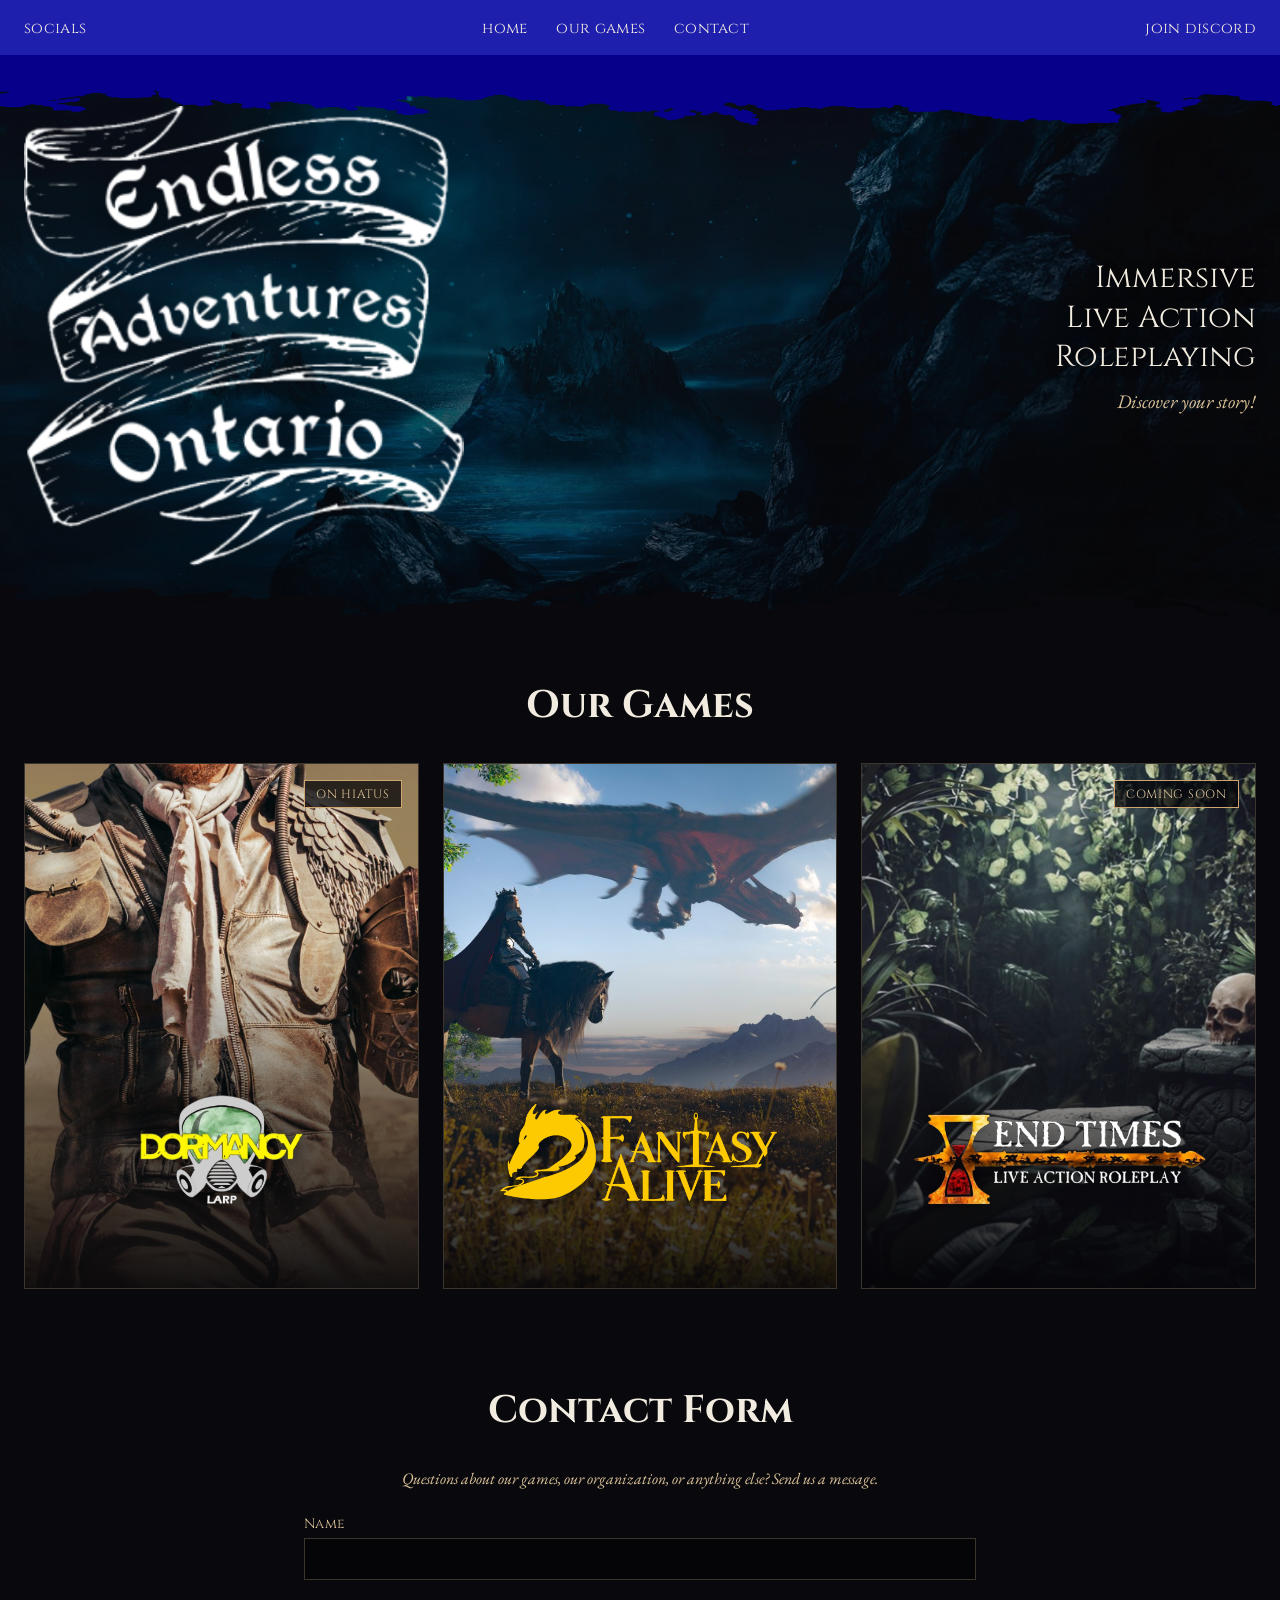
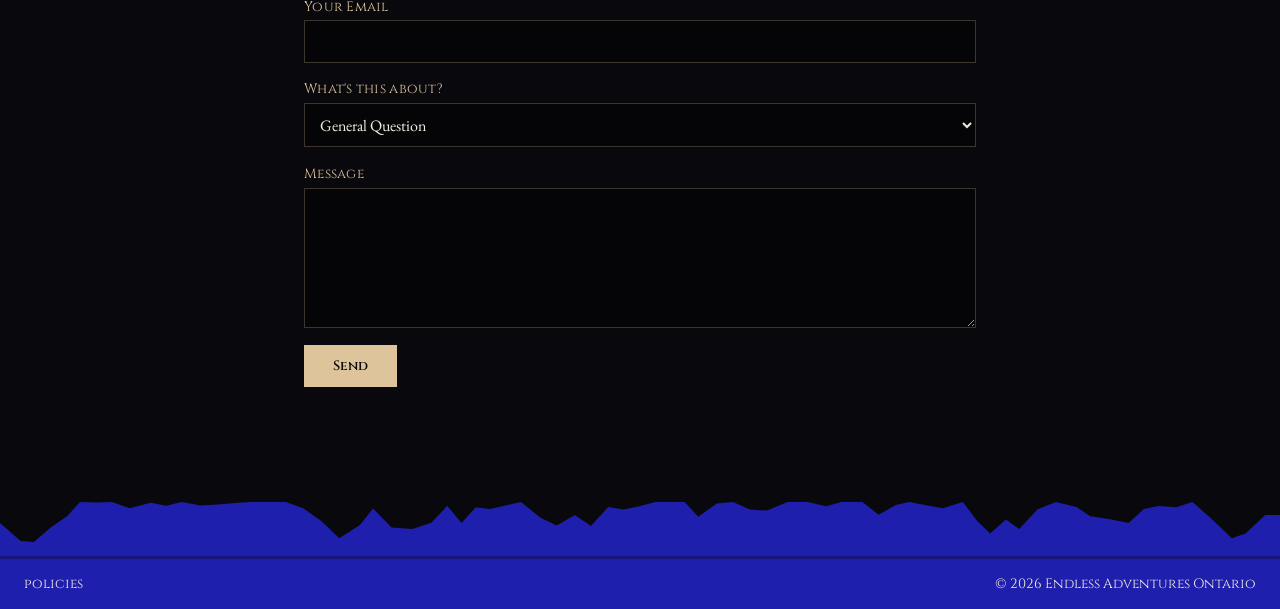
==== index.html @ 443c10ef "Replace nav bar's straight bottom edge with torn-paper art Swap the flat border-bottom for the real " ====
<!doctype html>
<html lang="en">
<head>
<meta charset="utf-8">
<meta name="viewport" content="width=device-width, initial-scale=1">
<title>Endless Adventures Ontario</title>
<meta name="description" content="Endless Adventures Ontario runs immersive live-action roleplay games across Ontario, including Fantasy Alive, Dormancy, and End Times. Discover your story.">
<link rel="preconnect" href="https://fonts.googleapis.com">
<link href="https://fonts.googleapis.com/css2?family=Cinzel:wght@500;600;700&family=EB+Garamond:ital,wght@0,400;0,500;0,600;1,400&display=swap" rel="stylesheet">
<link rel="stylesheet" href="css/style.css">
</head>
<body>

<header class="site-nav">
  <div class="nav-inner">
    <div class="nav-group nav-left">
      <div class="nav-dropdown">
        <button type="button" class="nav-link nav-dropdown-toggle" id="socials-toggle" aria-expanded="false">socials</button>
        <div class="nav-dropdown-menu" id="socials-menu">
          <!-- TODO: swap these placeholder hrefs for the real social URLs -->
          <a href="#" target="_blank" rel="noopener">Facebook</a>
          <a href="#" target="_blank" rel="noopener">Instagram</a>
          <a href="#" target="_blank" rel="noopener">YouTube</a>
        </div>
      </div>
    </div>
    <div class="nav-group nav-center">
      <a href="#home" class="nav-link">home</a>
      <a href="#our-games" class="nav-link">our games</a>
      <a href="#contact" class="nav-link">contact</a>
    </div>
    <div class="nav-group nav-right">
      <!-- TODO: swap in the real Discord invite link -->
      <a href="#" target="_blank" rel="noopener" class="nav-link">join discord</a>
    </div>
  </div>
  <img src="images/nav-tear.png" alt="" class="nav-tear" aria-hidden="true">
</header>

<main>

  <section id="home" class="hero">
    <div class="hero-bg">
      <img src="images/hero.webp" alt="" aria-hidden="true">
      <div class="hero-scrim"></div>
    </div>
    <div class="hero-content">
      <img src="images/logo-endless-adventures.png" alt="Endless Adventures Ontario" class="hero-banner-logo">
      <div class="hero-copy">
        <p class="hero-tagline">Immersive<br>Live Action<br>Roleplaying</p>
        <p class="hero-subline">Discover your story!</p>
      </div>
    </div>
  </section>

  <section id="our-games" class="games-section">
    <h2 class="section-title">Our Games</h2>
    <div class="games-grid">

      <article class="game-card game-card-hiatus">
        <img src="images/dormancy.jpg" alt="" class="game-card-bg">
        <div class="game-card-scrim"></div>
        <div class="game-card-status">On Hiatus</div>
        <img src="images/logo-dormancy.png" alt="Dormancy LARP" class="game-card-logo">
        <div class="game-card-info">
          <p>Text here</p>
        </div>
      </article>

      <article class="game-card">
        <a href="https://fantasyalivelrp.com" target="_blank" rel="noopener" class="game-card-link">
          <img src="images/fantasy-alive.jpg" alt="" class="game-card-bg">
          <div class="game-card-scrim"></div>
          <img src="images/logo-fantasy-alive.png" alt="Fantasy Alive" class="game-card-logo">
          <div class="game-card-info">
            <p>Text here</p>
            <span class="game-card-cta">Visit fantasyalivelrp.com &rarr;</span>
          </div>
        </a>
      </article>

      <article class="game-card game-card-coming-soon">
        <img src="images/end-times.jpg" alt="" class="game-card-bg">
        <div class="game-card-scrim"></div>
        <div class="game-card-status">Coming Soon</div>
        <img src="images/logo-end-times.png" alt="End Times" class="game-card-logo">
        <div class="game-card-info">
          <p>Text here</p>
        </div>
      </article>

    </div>
  </section>

  <section id="contact" class="contact-section">
    <h2 class="section-title">Contact Form</h2>
    <div class="contact-form-wrap">
      <p class="contact-lede">Questions about our games, our organization, or anything else? Send us a message.</p>
      <form id="contact-form">
        <div class="contact-field">
          <label for="contact-name">Name</label>
          <input type="text" id="contact-name" required>
        </div>
        <div class="contact-field">
          <label for="contact-email">Your Email</label>
          <input type="email" id="contact-email" required>
        </div>
        <div class="contact-field">
          <label for="contact-reason">What's this about?</label>
          <select id="contact-reason">
            <option>General Question</option>
            <option>Fantasy Alive</option>
            <option>Dormancy</option>
            <option>End Times</option>
            <option>Owners / Business</option>
            <option>Other</option>
          </select>
        </div>
        <div class="contact-field">
          <label for="contact-message">Message</label>
          <textarea id="contact-message" required></textarea>
        </div>
        <button type="submit" class="contact-submit" id="contact-submit-btn">Send</button>
        <div id="contact-msg" class="contact-msg"></div>
      </form>
    </div>
  </section>

</main>

<div class="section-divider divider-footer" aria-hidden="true">
  <svg viewBox="0 0 1440 60" preserveAspectRatio="none"><path d="M0,27.0 L23.2,44.9 L38.1,46 L57.4,31.2 L75.8,20.1 L90.1,6 L108.3,6.5 L125.9,6 L145.8,12.3 L169.5,6.8 L187.2,9.7 L204.3,6 L225.5,9.6 L245.9,8.6 L268.1,6.8 L282.5,6 L304.7,6 L321.6,6 L341.0,12.3 L362.1,25.4 L381.6,42.2 L405.0,28.9 L419.6,12.5 L440.5,31.4 L463.9,33.0 L485.4,26.8 L503.2,9.7 L519.2,27.1 L535.3,11.2 L551.0,13.0 L567.6,9.8 L586.0,6 L608.1,21.8 L626.3,29.5 L646.7,19.1 L664.8,29.9 L684.3,11.0 L701.6,13.4 L718.1,10.5 L737.5,6 L756.2,6 L770.2,6 L785.6,20.7 L806.5,7.6 L824.7,6 L843.5,13.6 L863.0,14.6 L886.0,6 L908.7,6 L929.4,10.2 L946.6,6 L970.2,6 L988.4,18.7 L1007.9,8.9 L1022.8,6 L1045.3,9.7 L1060.6,12.3 L1083.1,6 L1099.6,25.3 L1114.0,37.6 L1131.7,23.5 L1146.6,33.0 L1167.4,13.3 L1187.9,6 L1211.0,10.9 L1226.4,20.2 L1247.5,23.0 L1269.7,27.1 L1287.0,12.9 L1303.1,9.9 L1323.2,11.3 L1341.6,6 L1363.1,23.0 L1385.9,42.3 L1401.2,37.5 L1423.5,19.1 L1440,19.1 L1440,60 L0,60 Z"/></svg>
</div>

<footer class="site-footer">
  <!-- TODO: link to a real policies page once one exists -->
  <a href="#" class="footer-link">policies</a>
  <span class="footer-copyright">&copy; <span id="footer-year"></span> Endless Adventures Ontario</span>
</footer>

<script src="js/main.js"></script>
</body>
</html>
---- css/style.css ----
:root{
  --ink: #09090d;
  --ink-deep: #050508;
  --nav-blue: #1f1fae;
  --nav-blue-dark: #15157a;
  --gold: #ddc49b;
  --gold-dark: #cfa671;
  --cream: #f2ece0;
  --line: rgba(221,196,155,0.25);
  --font-display: 'Cinzel', Georgia, serif;
  --font-ui: 'EB Garamond', Georgia, serif;
}

*{ box-sizing: border-box; }

html, body{
  margin:0; padding:0;
  background: var(--ink);
  color: var(--cream);
  font-family: var(--font-ui);
  overflow-x: hidden;
}

a{ color: inherit; text-decoration: none; }

/* Nav */
.site-nav{
  position: sticky; top:0; z-index: 50;
  background: var(--nav-blue);
}
.nav-tear{
  position: absolute; top: 100%; left:0;
  transform: translateY(-1px);
  width:100%; height:auto;
  display:block;
  pointer-events: none;
}
.nav-inner{
  max-width: 1400px; margin: 0 auto;
  display:flex; align-items:center; justify-content:space-between;
  padding: 0.9rem 1.5rem;
  gap: 1rem;
}
.nav-group{ display:flex; align-items:center; gap:1.8rem; }
.nav-center{ flex:1; justify-content:center; }
.nav-link{
  font-family: var(--font-display);
  font-size: 0.95rem;
  letter-spacing: 0.02em;
  color: var(--cream);
  background: none; border: none; cursor: pointer;
  padding: 0.2rem 0;
}
.nav-link:hover{ color: var(--gold); }
.nav-dropdown{ position: relative; }
.nav-dropdown-menu{
  display:none;
  position:absolute; top: calc(100% + 0.6rem); left:0;
  background: var(--ink-deep);
  border: 1px solid var(--line);
  min-width: 160px;
  padding: 0.4rem 0;
  flex-direction: column;
}
.nav-dropdown-menu.open{ display:flex; }
.nav-dropdown-menu a{
  padding: 0.5rem 1rem;
  font-family: var(--font-ui);
  color: var(--cream);
}
.nav-dropdown-menu a:hover{ background: rgba(221,196,155,0.08); color: var(--gold); }

/* Hero */
.hero{
  position: relative;
  min-height: 560px;
  display:flex; align-items:center;
  padding: 3rem 1.5rem;
  overflow:hidden;
}
.hero-bg{ position:absolute; inset:0; z-index:0; }
.hero-bg img{ width:100%; height:100%; object-fit: cover; object-position: center bottom; }
.hero-scrim{
  position:absolute; inset:0;
  background: linear-gradient(180deg, rgba(5,5,8,0.25) 0%, rgba(5,5,8,0.55) 100%);
  -webkit-mask-image: url('../images/hero.webp');
  mask-image: url('../images/hero.webp');
  -webkit-mask-size: cover;
  mask-size: cover;
  -webkit-mask-position: center bottom;
  mask-position: center bottom;
  -webkit-mask-repeat: no-repeat;
  mask-repeat: no-repeat;
}
.hero-content{
  position: relative; z-index: 1;
  max-width: 1300px; margin: 0 auto;
  width:100%;
  display:flex; align-items:center; justify-content:space-between;
  flex-wrap: wrap; gap: 2rem;
}
.hero-banner-logo{
  width: 100%;
  max-width: 440px;
  height: auto;
  filter: drop-shadow(0 4px 16px rgba(0,0,0,0.55));
}
.hero-copy{ text-align: right; max-width: 420px; }
.hero-tagline{
  font-family: var(--font-display);
  font-size: clamp(1.3rem, 2.6vw, 1.9rem);
  line-height: 1.3;
  margin: 0 0 0.8rem;
  text-shadow: 0 2px 12px rgba(0,0,0,0.6);
}
.hero-subline{
  font-family: var(--font-ui);
  font-style: italic;
  font-size: 1.2rem;
  color: var(--gold);
  margin: 0;
}

/* Torn-paper section dividers */
.section-divider{
  position: relative;
  height: clamp(32px, 5vw, 60px);
  pointer-events: none;
}
.section-divider svg{ display:block; width:100%; height:100%; }
.divider-footer path{ fill: var(--nav-blue); }

/* Section shared */
.section-title{
  text-align:center;
  font-family: var(--font-display);
  font-size: clamp(1.8rem, 3vw, 2.6rem);
  margin: 0 0 2rem;
  color: var(--cream);
}

/* Our Games */
.games-section{ padding: 4rem 1.5rem 2rem; max-width: 1300px; margin: 0 auto; }
.games-grid{
  display:grid;
  grid-template-columns: repeat(auto-fit, minmax(280px, 1fr));
  gap: 1.5rem;
}
.game-card{
  position: relative;
  aspect-ratio: 3 / 4;
  overflow: hidden;
  border: 1px solid var(--line);
  background: var(--ink-deep);
}
.game-card-link{ position:absolute; inset:0; display:block; }
.game-card-bg{
  position:absolute; inset:0;
  width:100%; height:100%; object-fit: cover;
  transition: transform 0.5s ease;
}
.game-card:hover .game-card-bg{ transform: scale(1.06); }
.game-card-scrim{
  position:absolute; inset:0;
  background: linear-gradient(180deg, rgba(5,5,8,0) 35%, rgba(5,5,8,0.92) 100%);
}
.game-card-status{
  position:absolute; top: 1rem; right: 1rem;
  font-family: var(--font-display);
  font-size: 0.75rem; letter-spacing: 0.06em; text-transform: uppercase;
  background: rgba(5,5,8,0.75);
  border: 1px solid var(--gold-dark);
  color: var(--gold);
  padding: 0.3rem 0.7rem;
  z-index: 2;
}
.game-card-logo{
  position:absolute; left:50%; bottom:16%;
  transform: translateX(-50%);
  max-width: 75%; max-height: 110px;
  width:auto; height:auto;
  z-index: 1;
  filter: drop-shadow(0 2px 10px rgba(0,0,0,0.65));
  transition: opacity 0.3s ease, transform 0.3s ease;
}
.game-card:hover .game-card-logo,
.game-card:focus-within .game-card-logo{
  opacity: 0;
  transform: translateX(-50%) translateY(10px);
}
.game-card-info{
  position:absolute; left:0; right:0; bottom:0;
  padding: 1.4rem 1.2rem 1.2rem;
  z-index: 1;
  opacity: 0;
  transform: translateY(12px);
  transition: opacity 0.3s ease, transform 0.3s ease;
}
.game-card:hover .game-card-info,
.game-card:focus-within .game-card-info{
  opacity: 1;
  transform: translateY(0);
}
.game-card-info p{
  margin: 0 0 0.6rem;
  font-size: 1.02rem;
  line-height: 1.4;
}
.game-card-cta{
  display:inline-block;
  font-family: var(--font-display);
  font-size: 0.85rem;
  color: var(--gold);
  border-bottom: 1px solid var(--gold-dark);
  padding-bottom: 0.1rem;
}

/* Contact */
.contact-section{ padding: 4rem 1.5rem 6rem; max-width: 720px; margin: 0 auto; }
.contact-lede{ text-align:center; color: var(--gold); font-style: italic; margin-bottom: 1.6rem; }
.contact-field{ margin-bottom: 1.1rem; display:flex; flex-direction:column; gap:0.3rem; }
.contact-field label{ font-family: var(--font-display); font-size: 0.85rem; color: var(--gold); letter-spacing: 0.02em; }
.contact-field input, .contact-field select, .contact-field textarea{
  background: var(--ink-deep);
  border: 1px solid var(--line);
  color: var(--cream);
  font-family: var(--font-ui);
  font-size: 1rem;
  padding: 0.6rem 0.7rem;
}
.contact-field textarea{ min-height: 140px; resize: vertical; }
.contact-field input:focus, .contact-field select:focus, .contact-field textarea:focus{
  outline: none; border-color: var(--gold-dark);
}
.contact-submit{
  font-family: var(--font-display);
  font-weight: 600;
  letter-spacing: 0.03em;
  background: var(--gold);
  color: var(--ink);
  border: none;
  padding: 0.75rem 1.8rem;
  cursor: pointer;
}
.contact-submit:hover{ background: var(--gold-dark); }
.contact-submit:disabled{ opacity: 0.55; cursor: not-allowed; }
.contact-msg{ margin-top: 0.8rem; font-size: 0.95rem; }
.contact-msg.success{ color: #8fd19e; }
.contact-msg.error{ color: #e2867a; }

/* Footer */
.site-footer{
  background: var(--nav-blue);
  border-top: 3px solid var(--nav-blue-dark);
  padding: 1rem 1.5rem;
  display:flex; align-items:center; justify-content:space-between;
  font-family: var(--font-display);
  font-size: 0.85rem;
}

@media (max-width: 760px){
  .nav-inner{ flex-wrap: wrap; justify-content: center; gap: 0.8rem 1.4rem; }
  .nav-group{ gap: 1.1rem; }
  .hero-content{ justify-content:center; text-align:center; }
  .hero-copy{ text-align:center; margin: 0 auto; }
  .game-card-link{ position:static; display:block; }
  .game-card-info{ opacity:1; transform:none; position:static; background:var(--ink-deep); }
  .game-card-scrim{ display:none; }
  .game-card{ aspect-ratio: auto; position:relative; }
  .game-card-bg{ position:static; width:100%; height: 220px; }
  .game-card-status{ position:absolute; }
  .game-card-logo{ position:static; display:block; transform:none; margin:0.9rem auto 0; max-width:200px; max-height:none; }
}
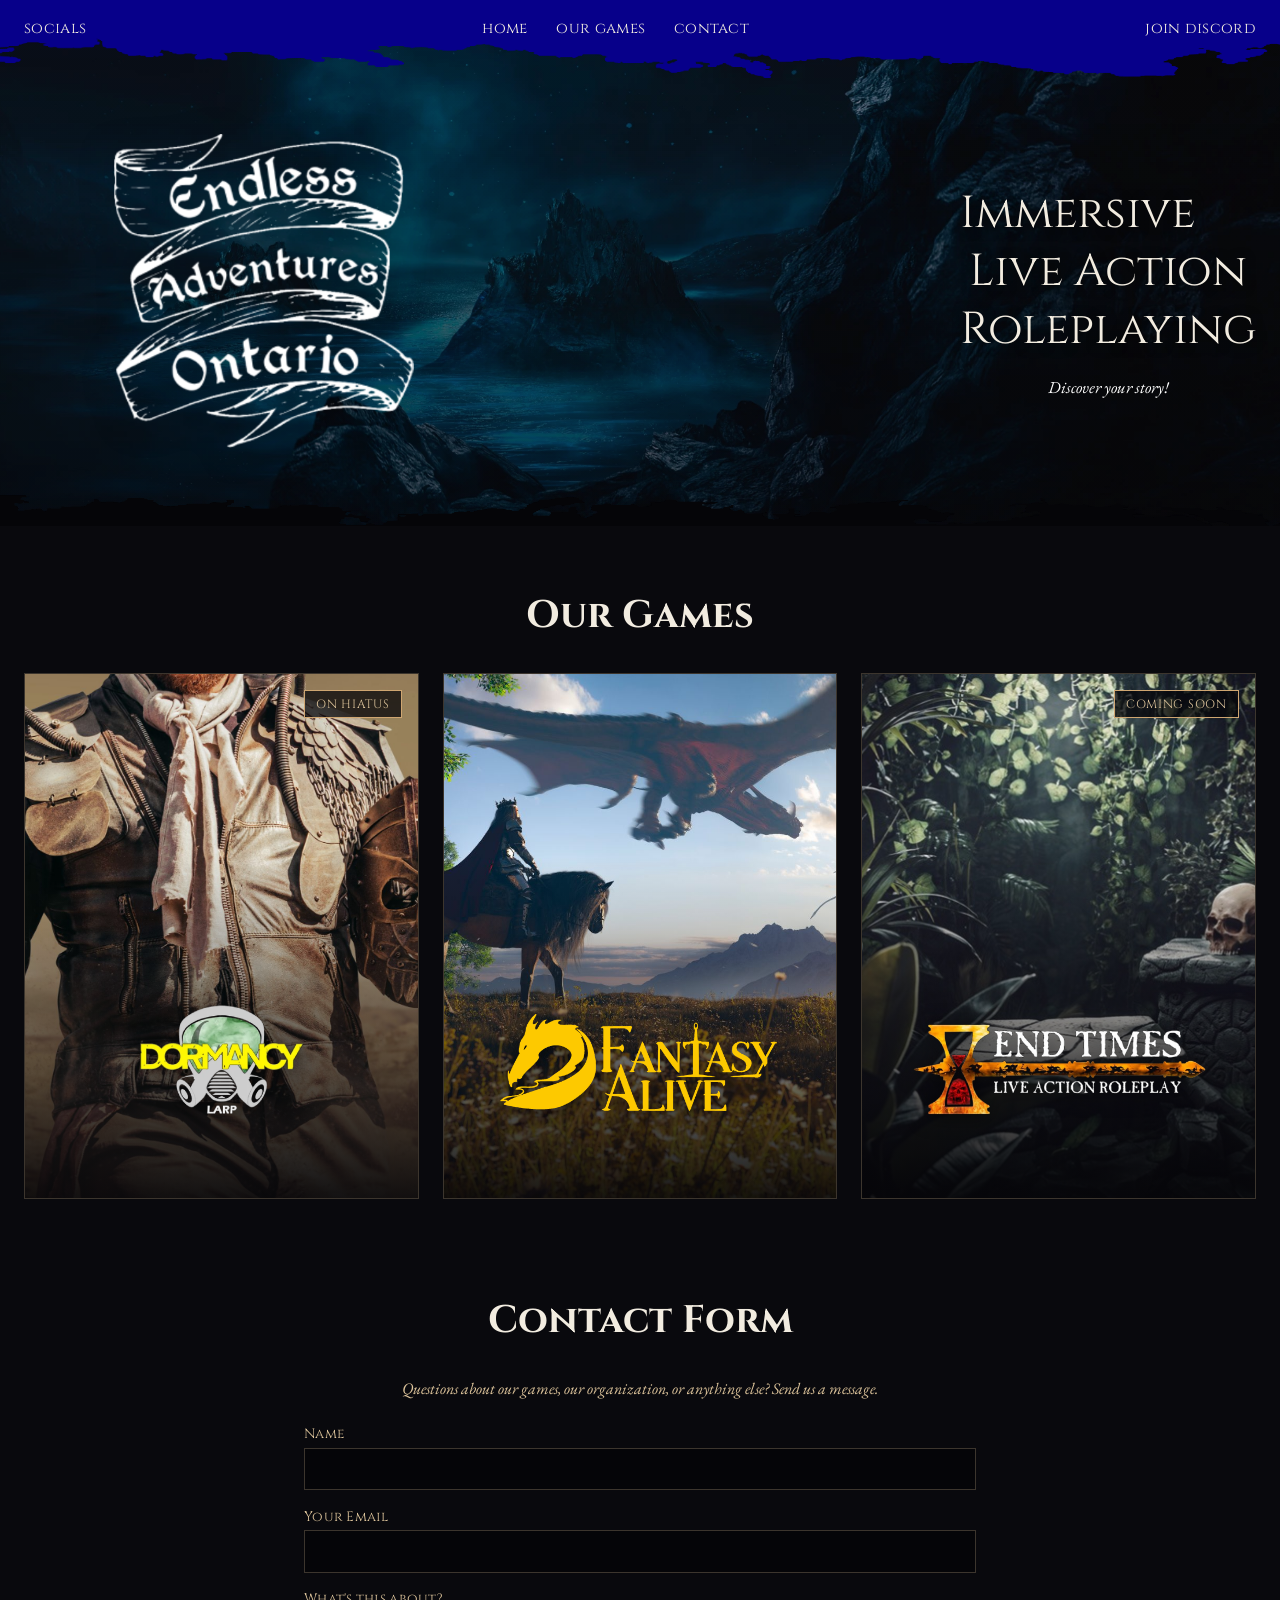
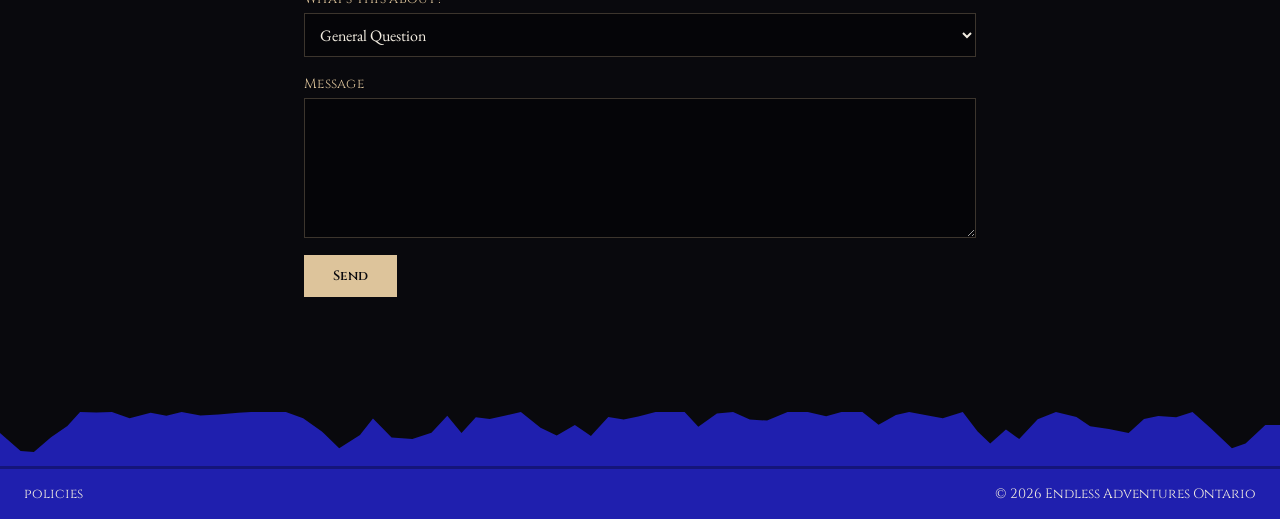
==== commit ceef2857: "Restyle hero copy: staggered tagline, smaller shifted logo, white subline Shrink the ribbon logo and" ====
--- a/index.html
+++ b/index.html
@@ -47,7 +47,11 @@
     <div class="hero-content">
       <img src="images/logo-endless-adventures.png" alt="Endless Adventures Ontario" class="hero-banner-logo">
       <div class="hero-copy">
-        <p class="hero-tagline">Immersive<br>Live Action<br>Roleplaying</p>
+        <p class="hero-tagline">
+          <span class="tagline-line tagline-line-1">Immersive</span>
+          <span class="tagline-line tagline-line-2">Live Action</span>
+          <span class="tagline-line tagline-line-3">Roleplaying</span>
+        </p>
         <p class="hero-subline">Discover your story!</p>
       </div>
     </div>
--- a/css/style.css
+++ b/css/style.css
@@ -26,13 +26,12 @@
 /* Nav */
 .site-nav{
   position: sticky; top:0; z-index: 50;
-  background: var(--nav-blue);
 }
 .nav-tear{
-  position: absolute; top: 100%; left:0;
-  transform: translateY(-1px);
-  width:100%; height:auto;
-  display:block;
+  position: absolute; top:0; left:0; z-index:-1;
+  width:100%; height: calc(100% + 22px);
+  object-fit: cover;
+  object-position: center bottom;
   pointer-events: none;
 }
 .nav-inner{
@@ -75,11 +74,15 @@
   position: relative;
   min-height: 560px;
   display:flex; align-items:center;
-  padding: 3rem 1.5rem;
+  padding: calc(3rem + 90px) 1.5rem 3rem;
+  margin-top: -90px;
   overflow:hidden;
 }
-.hero-bg{ position:absolute; inset:0; z-index:0; }
-.hero-bg img{ width:100%; height:100%; object-fit: cover; object-position: center bottom; }
+.hero-bg{ position:absolute; inset:0; z-index:0; background: var(--ink-deep); }
+.hero-bg img{
+  width:100%; height:100%;
+  object-fit: cover; object-position: center bottom;
+}
 .hero-scrim{
   position:absolute; inset:0;
   background: linear-gradient(180deg, rgba(5,5,8,0.25) 0%, rgba(5,5,8,0.55) 100%);
@@ -101,23 +104,31 @@
 }
 .hero-banner-logo{
   width: 100%;
-  max-width: 440px;
+  max-width: 300px;
   height: auto;
+  margin-left: clamp(0px, 8vw, 90px);
   filter: drop-shadow(0 4px 16px rgba(0,0,0,0.55));
 }
-.hero-copy{ text-align: right; max-width: 420px; }
+.hero-copy{ max-width: 480px; }
 .hero-tagline{
-  font-family: var(--font-display);
-  font-size: clamp(1.3rem, 2.6vw, 1.9rem);
+  display: flex;
+  flex-direction: column;
+  font-family: var(--font-display);
+  font-size: clamp(1.8rem, 3.6vw, 2.8rem);
   line-height: 1.3;
-  margin: 0 0 0.8rem;
+  margin: 0 0 1rem;
   text-shadow: 0 2px 12px rgba(0,0,0,0.6);
 }
+.tagline-line{ display:block; }
+.tagline-line-1{ align-self: flex-start; text-align: left; }
+.tagline-line-2{ align-self: center; text-align: center; }
+.tagline-line-3{ align-self: flex-end; text-align: right; }
 .hero-subline{
   font-family: var(--font-ui);
   font-style: italic;
-  font-size: 1.2rem;
-  color: var(--gold);
+  font-size: 1.05rem;
+  color: #ffffff;
+  text-align: center;
   margin: 0;
 }
 
@@ -262,7 +273,9 @@
   .nav-inner{ flex-wrap: wrap; justify-content: center; gap: 0.8rem 1.4rem; }
   .nav-group{ gap: 1.1rem; }
   .hero-content{ justify-content:center; text-align:center; }
+  .hero-banner-logo{ margin-left:0; }
   .hero-copy{ text-align:center; margin: 0 auto; }
+  .tagline-line-1, .tagline-line-2, .tagline-line-3{ align-self:center; text-align:center; }
   .game-card-link{ position:static; display:block; }
   .game-card-info{ opacity:1; transform:none; position:static; background:var(--ink-deep); }
   .game-card-scrim{ display:none; }
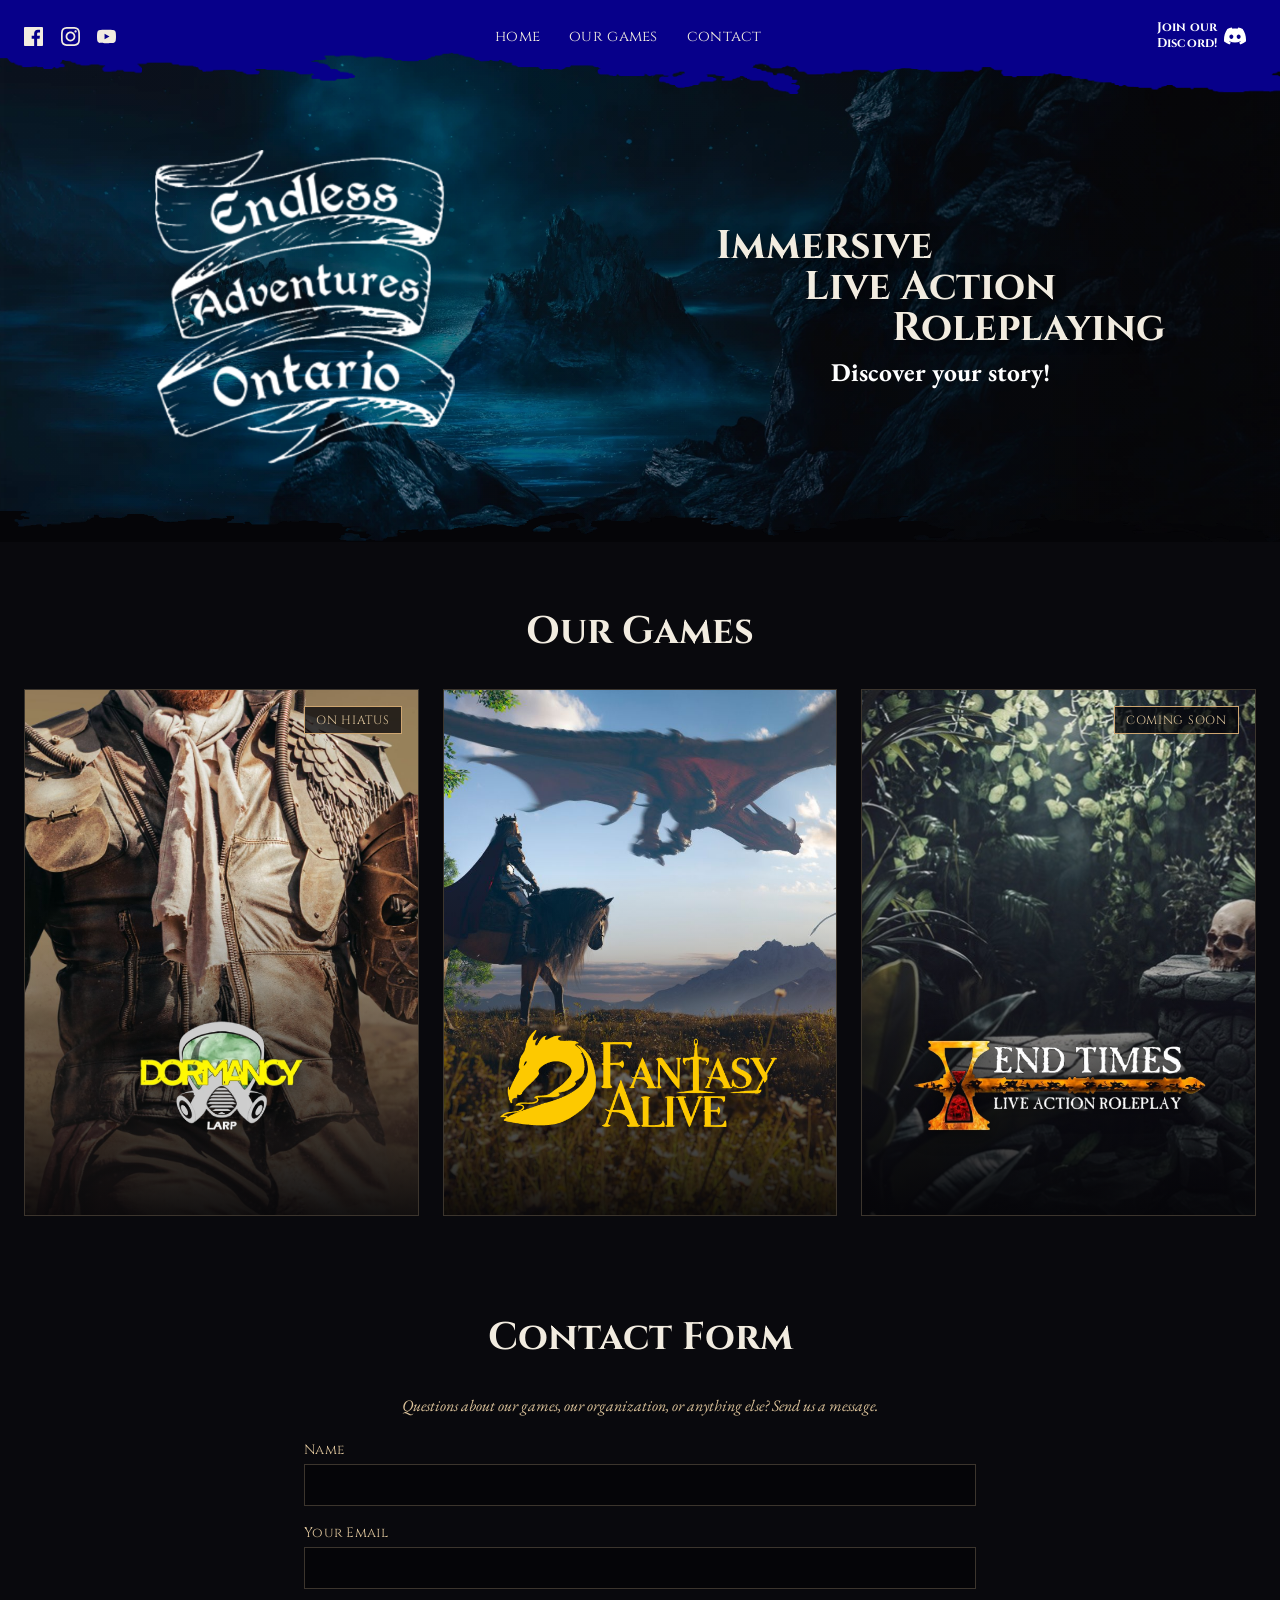
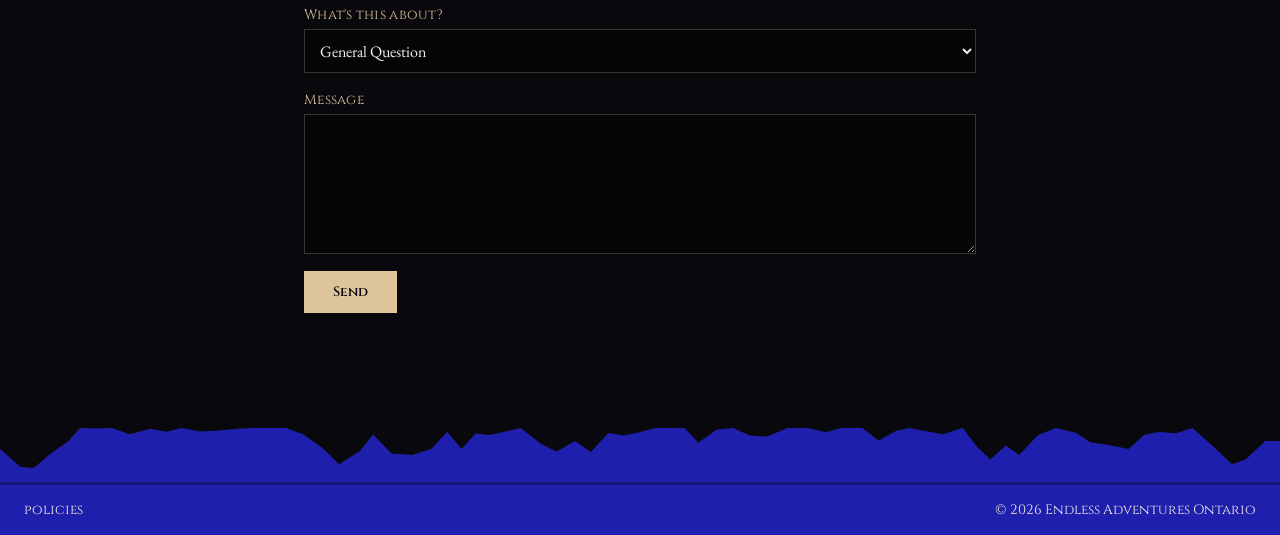
==== commit 58c60ff8: "Rework nav: real social icons, borderless Discord link, mobile reorder Replace the socials dropdown " ====
--- a/index.html
+++ b/index.html
@@ -13,16 +13,16 @@
 
 <header class="site-nav">
   <div class="nav-inner">
-    <div class="nav-group nav-left">
-      <div class="nav-dropdown">
-        <button type="button" class="nav-link nav-dropdown-toggle" id="socials-toggle" aria-expanded="false">socials</button>
-        <div class="nav-dropdown-menu" id="socials-menu">
-          <!-- TODO: swap these placeholder hrefs for the real social URLs -->
-          <a href="#" target="_blank" rel="noopener">Facebook</a>
-          <a href="#" target="_blank" rel="noopener">Instagram</a>
-          <a href="#" target="_blank" rel="noopener">YouTube</a>
-        </div>
-      </div>
+    <div class="nav-group nav-left nav-socials">
+      <a href="https://www.facebook.com/endlessadventureson/" target="_blank" rel="noopener" aria-label="Facebook">
+        <svg viewBox="0 0 24 24" aria-hidden="true"><path d="M22.675 0h-21.35c-.732 0-1.325.593-1.325 1.325v21.351c0 .731.593 1.324 1.325 1.324h11.495v-9.294h-3.128v-3.622h3.128v-2.671c0-3.1 1.893-4.788 4.659-4.788 1.325 0 2.463.099 2.794.143v3.24l-1.918.001c-1.504 0-1.795.715-1.795 1.763v2.313h3.587l-.467 3.622h-3.12v9.293h6.116c.73 0 1.324-.593 1.324-1.325v-21.35c0-.732-.593-1.325-1.325-1.325z"/></svg>
+      </a>
+      <a href="https://www.instagram.com/fantasyalivelarp/" target="_blank" rel="noopener" aria-label="Instagram">
+        <svg viewBox="0 0 24 24" aria-hidden="true"><path d="M12 2.163c3.204 0 3.584.012 4.85.07 3.252.148 4.771 1.691 4.919 4.919.058 1.265.069 1.645.069 4.849 0 3.205-.012 3.584-.069 4.849-.149 3.225-1.664 4.771-4.919 4.919-1.266.058-1.644.07-4.85.07-3.204 0-3.584-.012-4.849-.07-3.26-.149-4.771-1.699-4.919-4.92-.058-1.265-.07-1.644-.07-4.849 0-3.204.013-3.583.07-4.849.149-3.227 1.664-4.771 4.919-4.919 1.266-.057 1.645-.069 4.849-.069zm0-2.163c-3.259 0-3.667.014-4.947.072-4.358.2-6.78 2.618-6.98 6.98-.059 1.281-.073 1.689-.073 4.948 0 3.259.014 3.668.072 4.948.2 4.358 2.618 6.78 6.98 6.98 1.281.058 1.689.072 4.948.072 3.259 0 3.668-.014 4.948-.072 4.354-.2 6.782-2.618 6.979-6.98.059-1.28.073-1.689.073-4.948 0-3.259-.014-3.667-.072-4.947-.196-4.354-2.617-6.78-6.979-6.98-1.281-.059-1.69-.073-4.949-.073zm0 5.838c-3.403 0-6.162 2.759-6.162 6.162s2.759 6.163 6.162 6.163 6.162-2.759 6.162-6.163c0-3.403-2.759-6.162-6.162-6.162zm0 10.162c-2.209 0-4-1.79-4-4 0-2.209 1.791-4 4-4s4 1.791 4 4c0 2.21-1.791 4-4 4zm6.406-11.845c-.796 0-1.441.645-1.441 1.44s.645 1.44 1.441 1.44c.795 0 1.439-.645 1.439-1.44s-.644-1.44-1.439-1.44z"/></svg>
+      </a>
+      <a href="https://www.youtube.com/@endlessadventuresontario3226" target="_blank" rel="noopener" aria-label="YouTube">
+        <svg viewBox="0 0 24 24" aria-hidden="true"><path d="M23.498 6.186a3.016 3.016 0 0 0-2.122-2.136C19.505 3.545 12 3.545 12 3.545s-7.505 0-9.377.505A3.017 3.017 0 0 0 .502 6.186C0 8.07 0 12 0 12s0 3.93.502 5.814a3.016 3.016 0 0 0 2.122 2.136c1.871.505 9.376.505 9.376.505s7.505 0 9.377-.505a3.015 3.015 0 0 0 2.122-2.136C24 15.93 24 12 24 12s0-3.93-.502-5.814zM9.545 15.568V8.432L15.818 12l-6.273 3.568z"/></svg>
+      </a>
     </div>
     <div class="nav-group nav-center">
       <a href="#home" class="nav-link">home</a>
@@ -31,7 +31,12 @@
     </div>
     <div class="nav-group nav-right">
       <!-- TODO: swap in the real Discord invite link -->
-      <a href="#" target="_blank" rel="noopener" class="nav-link">join discord</a>
+      <a href="#" target="_blank" rel="noopener" class="discord-btn">
+        <span>Join our<br>Discord!</span>
+        <span class="discord-bubble" aria-hidden="true">
+          <svg viewBox="0 0 24 24"><path d="M20.317 4.3698a19.7913 19.7913 0 00-4.8851-1.5152.0741.0741 0 00-.0785.0371c-.211.3753-.4447.8648-.6083 1.2495-1.8447-.2762-3.68-.2762-5.4868 0-.1636-.3933-.4058-.8742-.6177-1.2495a.077.077 0 00-.0785-.037 19.7363 19.7363 0 00-4.8852 1.515.0699.0699 0 00-.0321.0277C.5334 9.0458-.319 13.5799.0992 18.0578a.0824.0824 0 00.0312.0561c2.0528 1.5076 4.0413 2.4228 5.9929 3.0294a.0777.0777 0 00.0842-.0276c.4616-.6304.8731-1.2952 1.226-1.9942a.076.076 0 00-.0416-.1057c-.6528-.2476-1.2743-.5495-1.8722-.8923a.077.077 0 01-.0076-.1277c.1258-.0943.2517-.1923.3718-.2914a.0743.0743 0 01.0776-.0105c3.9278 1.7933 8.18 1.7933 12.0614 0a.0739.0739 0 01.0785.0095c.1202.099.246.1981.3728.2924a.077.077 0 01-.0066.1276 12.2986 12.2986 0 01-1.873.8914.0766.0766 0 00-.0407.1067c.3604.698.7719 1.3628 1.225 1.9932a.076.076 0 00.0842.0286c1.961-.6067 3.9495-1.5219 6.0023-3.0294a.077.077 0 00.0313-.0552c.5004-5.177-.8382-9.6739-3.5485-13.6604a.061.061 0 00-.0312-.0286zM8.02 15.3312c-1.1825 0-2.1569-1.0857-2.1569-2.419 0-1.3332.9555-2.4189 2.157-2.4189 1.2108 0 2.1757 1.0952 2.1568 2.419 0 1.3332-.9555 2.4189-2.1569 2.4189zm7.9748 0c-1.1825 0-2.1569-1.0857-2.1569-2.419 0-1.3332.9554-2.4189 2.1569-2.4189 1.2108 0 2.1757 1.0952 2.1568 2.419 0 1.3332-.946 2.4189-2.1568 2.4189Z"/></svg>
+        </span>
+      </a>
     </div>
   </div>
   <img src="images/nav-tear.png" alt="" class="nav-tear" aria-hidden="true">
--- a/css/style.css
+++ b/css/style.css
@@ -51,23 +51,32 @@
   padding: 0.2rem 0;
 }
 .nav-link:hover{ color: var(--gold); }
-.nav-dropdown{ position: relative; }
-.nav-dropdown-menu{
-  display:none;
-  position:absolute; top: calc(100% + 0.6rem); left:0;
-  background: var(--ink-deep);
-  border: 1px solid var(--line);
-  min-width: 160px;
-  padding: 0.4rem 0;
-  flex-direction: column;
-}
-.nav-dropdown-menu.open{ display:flex; }
-.nav-dropdown-menu a{
-  padding: 0.5rem 1rem;
-  font-family: var(--font-ui);
-  color: var(--cream);
-}
-.nav-dropdown-menu a:hover{ background: rgba(221,196,155,0.08); color: var(--gold); }
+.nav-socials{ gap: 1.1rem; }
+.nav-socials a{ color: var(--cream); display:flex; }
+.nav-socials a:hover{ color: var(--gold); }
+.nav-socials svg{ width: 19px; height: 19px; fill: currentColor; }
+.discord-btn{
+  position: relative;
+  display: flex; align-items: center;
+  padding: 0.35rem 1.8rem 0.35rem 1rem;
+  margin-right: 0.6rem;
+  font-family: var(--font-display);
+  font-weight: 700;
+  font-size: 0.78rem;
+  line-height: 1.3;
+  letter-spacing: 0.02em;
+  color: #ffffff;
+  text-align: right;
+  white-space: nowrap;
+}
+.discord-btn:hover{ color: var(--gold); }
+.discord-bubble{
+  position: absolute; right: 0; top: 50%;
+  transform: translateY(-50%);
+  width: 22px; height: 22px;
+  display: flex; align-items: center; justify-content: center;
+}
+.discord-bubble svg{ width: 22px; height: 22px; fill: #ffffff; }
 
 /* Hero */
 .hero{
@@ -85,7 +94,7 @@
 }
 .hero-scrim{
   position:absolute; inset:0;
-  background: linear-gradient(180deg, rgba(5,5,8,0.25) 0%, rgba(5,5,8,0.55) 100%);
+  background: linear-gradient(90deg, rgba(5,5,8,0) 0%, rgba(5,5,8,0.65) 100%);
   -webkit-mask-image: url('../images/hero.webp');
   mask-image: url('../images/hero.webp');
   -webkit-mask-size: cover;
@@ -97,36 +106,35 @@
 }
 .hero-content{
   position: relative; z-index: 1;
-  max-width: 1300px; margin: 0 auto;
+  max-width: 1050px; margin: 0 auto;
   width:100%;
   display:flex; align-items:center; justify-content:space-between;
-  flex-wrap: wrap; gap: 2rem;
+  flex-wrap: wrap; gap: 1.5rem;
 }
 .hero-banner-logo{
   width: 100%;
   max-width: 300px;
   height: auto;
-  margin-left: clamp(0px, 8vw, 90px);
+  margin-left: clamp(0px, 4vw, 40px);
   filter: drop-shadow(0 4px 16px rgba(0,0,0,0.55));
 }
-.hero-copy{ max-width: 480px; }
+.hero-copy{ max-width: 520px; }
 .hero-tagline{
-  display: flex;
-  flex-direction: column;
-  font-family: var(--font-display);
-  font-size: clamp(1.8rem, 3.6vw, 2.8rem);
-  line-height: 1.3;
-  margin: 0 0 1rem;
+  font-family: var(--font-display);
+  font-weight: 700;
+  font-size: clamp(1.8rem, 3.4vw, 2.5rem);
+  line-height: 1.02;
+  margin: 0 0 0.4rem;
   text-shadow: 0 2px 12px rgba(0,0,0,0.6);
 }
-.tagline-line{ display:block; }
-.tagline-line-1{ align-self: flex-start; text-align: left; }
-.tagline-line-2{ align-self: center; text-align: center; }
-.tagline-line-3{ align-self: flex-end; text-align: right; }
+.tagline-line{ display:block; text-align:left; }
+.tagline-line-1{ margin-left: 0; }
+.tagline-line-2{ margin-left: 2.2em; }
+.tagline-line-3{ margin-left: 4.4em; }
 .hero-subline{
   font-family: var(--font-ui);
-  font-style: italic;
-  font-size: 1.05rem;
+  font-size: 1.6rem;
+  font-weight: 700;
   color: #ffffff;
   text-align: center;
   margin: 0;
@@ -272,10 +280,14 @@
 @media (max-width: 760px){
   .nav-inner{ flex-wrap: wrap; justify-content: center; gap: 0.8rem 1.4rem; }
   .nav-group{ gap: 1.1rem; }
+  .nav-socials{ order: 1; }
+  .nav-right{ order: 2; }
+  .nav-center{ order: 3; flex-basis: 100%; justify-content: center; }
   .hero-content{ justify-content:center; text-align:center; }
   .hero-banner-logo{ margin-left:0; }
   .hero-copy{ text-align:center; margin: 0 auto; }
-  .tagline-line-1, .tagline-line-2, .tagline-line-3{ align-self:center; text-align:center; }
+  .tagline-line{ text-align:center; }
+  .tagline-line-1, .tagline-line-2, .tagline-line-3{ margin-left:0; }
   .game-card-link{ position:static; display:block; }
   .game-card-info{ opacity:1; transform:none; position:static; background:var(--ink-deep); }
   .game-card-scrim{ display:none; }
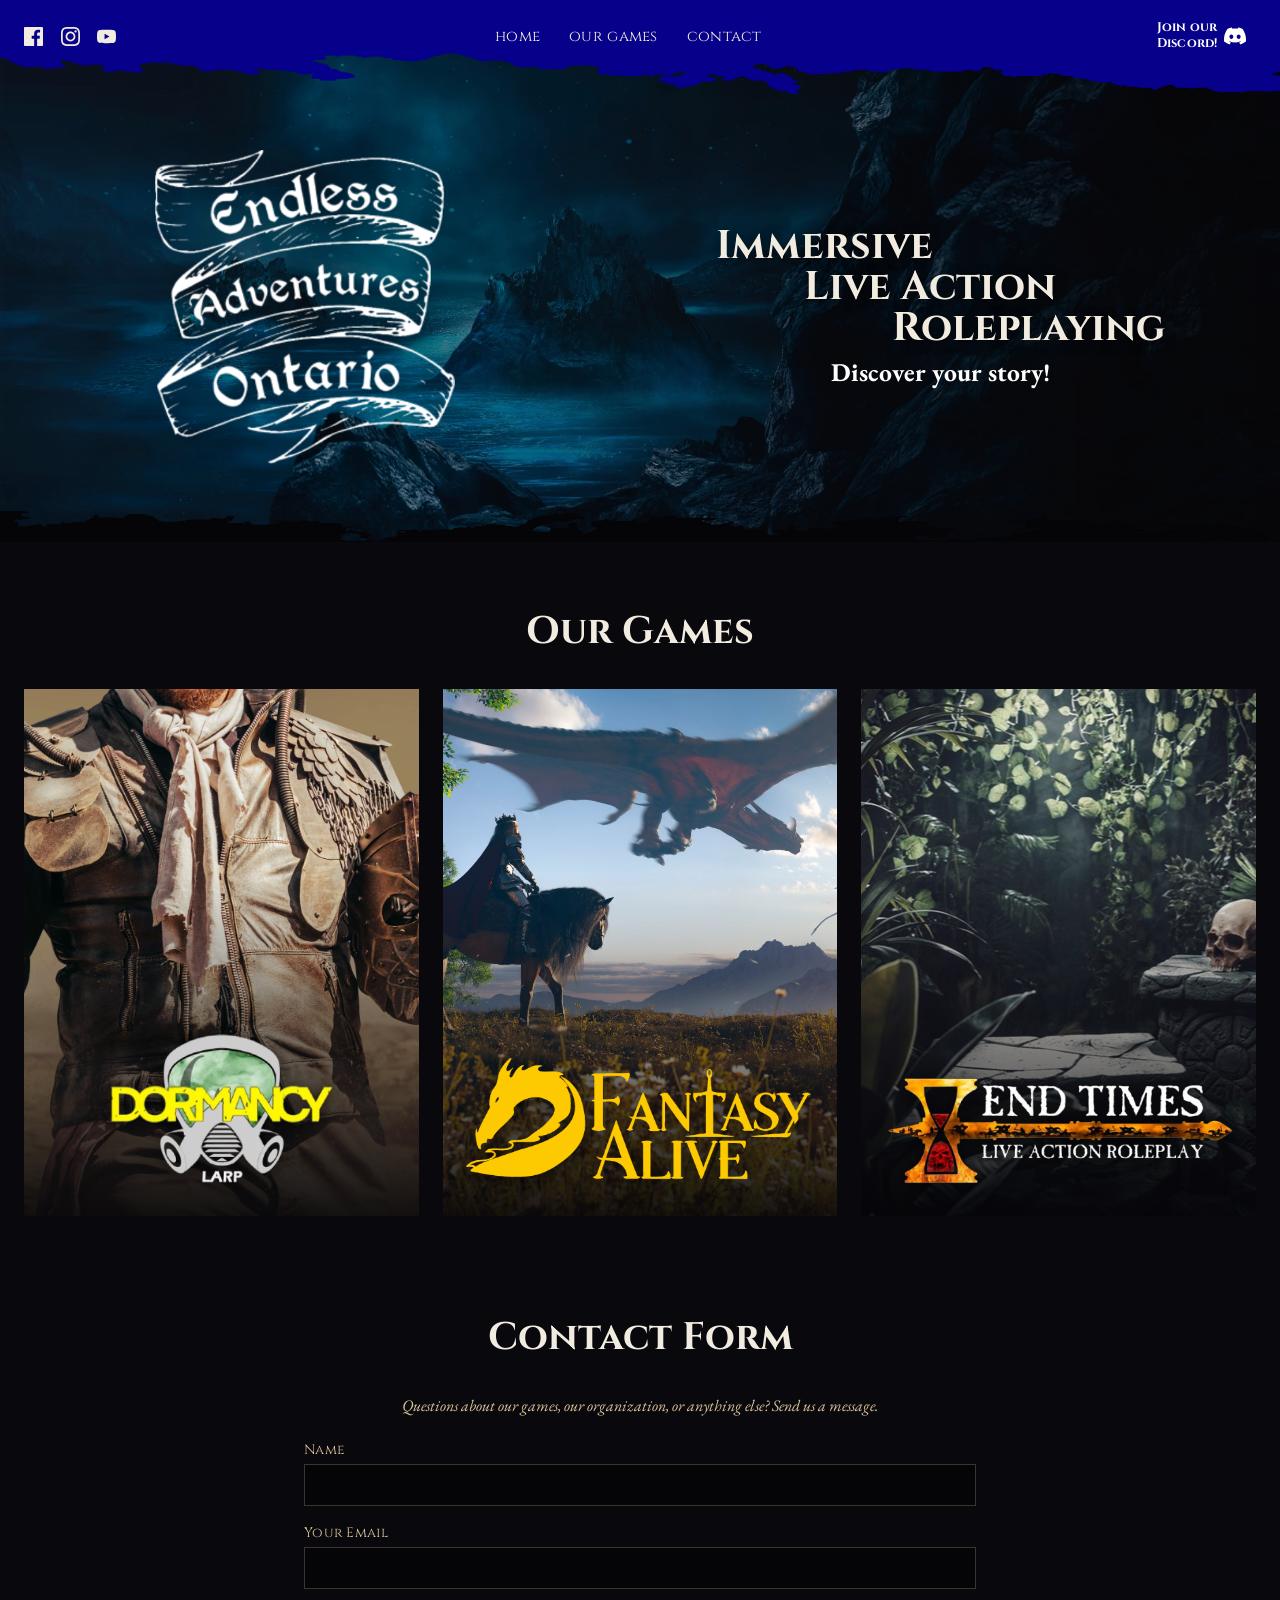
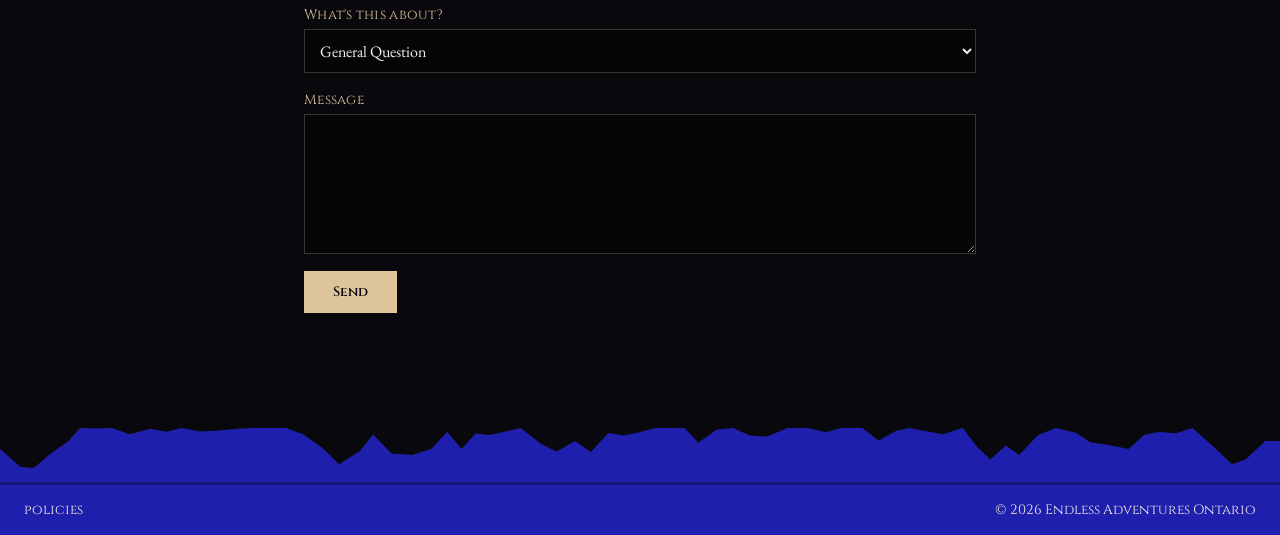
==== commit 6b8ec176: "Our Games redesign: larger logos, hover info box, real copy Remove the On Hiatus/Coming Soon corner " ====
--- a/index.html
+++ b/index.html
@@ -66,35 +66,39 @@
     <h2 class="section-title">Our Games</h2>
     <div class="games-grid">
 
-      <article class="game-card game-card-hiatus">
-        <img src="images/dormancy.jpg" alt="" class="game-card-bg">
-        <div class="game-card-scrim"></div>
-        <div class="game-card-status">On Hiatus</div>
-        <img src="images/logo-dormancy.png" alt="Dormancy LARP" class="game-card-logo">
-        <div class="game-card-info">
-          <p>Text here</p>
+      <article class="game-card">
+        <div class="game-card-visual">
+          <img src="images/dormancy.jpg" alt="" class="game-card-bg">
+          <div class="game-card-scrim"></div>
+          <img src="images/logo-dormancy.png" alt="Dormancy LARP" class="game-card-logo">
+        </div>
+        <div class="game-card-hover">
+          <p>Set in the future after the world suffered a chemical attack, poisoning the air and water, a group of individuals wake from cryostasis. With a computer to guide you and a gun in your hand, can you work together with others or will war break out once more?</p>
+          <span class="game-card-btn game-card-btn-status">On Hiatus</span>
         </div>
       </article>
 
       <article class="game-card">
-        <a href="https://fantasyalivelrp.com" target="_blank" rel="noopener" class="game-card-link">
+        <div class="game-card-visual">
           <img src="images/fantasy-alive.jpg" alt="" class="game-card-bg">
           <div class="game-card-scrim"></div>
           <img src="images/logo-fantasy-alive.png" alt="Fantasy Alive" class="game-card-logo">
-          <div class="game-card-info">
-            <p>Text here</p>
-            <span class="game-card-cta">Visit fantasyalivelrp.com &rarr;</span>
-          </div>
-        </a>
+        </div>
+        <div class="game-card-hover">
+          <p>With kingdoms recently shaken by war and trying to rebuild a fragile peace, bandits, undead, demons, and monsters beset small towns far from the cities of power. The gods work on their own machinations, assisting both heroes and villains in plans no mortal can fully grasp. The world is waiting for its next great tale of heroism. Your tale!</p>
+          <a href="https://fantasyalivelrp.com" target="_blank" rel="noopener" class="game-card-btn">Visit Site</a>
+        </div>
       </article>
 
-      <article class="game-card game-card-coming-soon">
-        <img src="images/end-times.jpg" alt="" class="game-card-bg">
-        <div class="game-card-scrim"></div>
-        <div class="game-card-status">Coming Soon</div>
-        <img src="images/logo-end-times.png" alt="End Times" class="game-card-logo">
-        <div class="game-card-info">
-          <p>Text here</p>
+      <article class="game-card">
+        <div class="game-card-visual">
+          <img src="images/end-times.jpg" alt="" class="game-card-bg">
+          <div class="game-card-scrim"></div>
+          <img src="images/logo-end-times.png" alt="End Times" class="game-card-logo">
+        </div>
+        <div class="game-card-hover">
+          <p>The doomsayers cry out in the streets that the End Times are upon us. But is the world truly doomed, or can the most unlikely of heroes still save it from that terrible fate? That is for you to help decide. But on which side shall you fight...?</p>
+          <span class="game-card-btn game-card-btn-status">Active</span>
         </div>
       </article>
 
--- a/css/style.css
+++ b/css/style.css
@@ -167,72 +167,70 @@
 }
 .game-card{
   position: relative;
+  background: var(--ink-deep);
+}
+.game-card-visual{
+  position: relative;
   aspect-ratio: 3 / 4;
   overflow: hidden;
-  border: 1px solid var(--line);
-  background: var(--ink-deep);
-}
-.game-card-link{ position:absolute; inset:0; display:block; }
+}
 .game-card-bg{
   position:absolute; inset:0;
   width:100%; height:100%; object-fit: cover;
   transition: transform 0.5s ease;
 }
-.game-card:hover .game-card-bg{ transform: scale(1.06); }
+.game-card:hover .game-card-bg,
+.game-card:focus-within .game-card-bg{ transform: scale(1.06); }
 .game-card-scrim{
   position:absolute; inset:0;
   background: linear-gradient(180deg, rgba(5,5,8,0) 35%, rgba(5,5,8,0.92) 100%);
 }
-.game-card-status{
-  position:absolute; top: 1rem; right: 1rem;
-  font-family: var(--font-display);
-  font-size: 0.75rem; letter-spacing: 0.06em; text-transform: uppercase;
-  background: rgba(5,5,8,0.75);
-  border: 1px solid var(--gold-dark);
-  color: var(--gold);
-  padding: 0.3rem 0.7rem;
-  z-index: 2;
-}
 .game-card-logo{
-  position:absolute; left:50%; bottom:16%;
+  position:absolute; left:50%; bottom:6%;
   transform: translateX(-50%);
-  max-width: 75%; max-height: 110px;
+  max-width: 88%; max-height: 150px;
   width:auto; height:auto;
   z-index: 1;
   filter: drop-shadow(0 2px 10px rgba(0,0,0,0.65));
+}
+.game-card-hover{
+  position:absolute; top: 1.1rem; left:50%;
+  width: 88%;
+  transform: translateX(-50%) translateY(-10px);
+  background: rgba(5,5,8,0.93);
+  border: 1px solid var(--gold-dark);
+  padding: 1.1rem 1.1rem 1rem;
+  z-index: 2;
+  opacity: 0;
+  pointer-events: none;
   transition: opacity 0.3s ease, transform 0.3s ease;
 }
-.game-card:hover .game-card-logo,
-.game-card:focus-within .game-card-logo{
-  opacity: 0;
-  transform: translateX(-50%) translateY(10px);
-}
-.game-card-info{
-  position:absolute; left:0; right:0; bottom:0;
-  padding: 1.4rem 1.2rem 1.2rem;
-  z-index: 1;
-  opacity: 0;
-  transform: translateY(12px);
-  transition: opacity 0.3s ease, transform 0.3s ease;
-}
-.game-card:hover .game-card-info,
-.game-card:focus-within .game-card-info{
+.game-card:hover .game-card-hover,
+.game-card:focus-within .game-card-hover{
   opacity: 1;
-  transform: translateY(0);
-}
-.game-card-info p{
-  margin: 0 0 0.6rem;
-  font-size: 1.02rem;
-  line-height: 1.4;
-}
-.game-card-cta{
-  display:inline-block;
-  font-family: var(--font-display);
-  font-size: 0.85rem;
+  transform: translateX(-50%) translateY(0);
+  pointer-events: auto;
+}
+.game-card-hover p{
+  margin: 0 0 0.9rem;
+  font-size: 0.92rem;
+  line-height: 1.45;
+  color: var(--cream);
+}
+.game-card-btn{
+  display:block;
+  text-align:center;
+  font-family: var(--font-display);
+  font-weight: 700;
+  font-size: 0.78rem;
+  letter-spacing: 0.04em;
+  text-transform: uppercase;
   color: var(--gold);
-  border-bottom: 1px solid var(--gold-dark);
-  padding-bottom: 0.1rem;
-}
+  border: 1px solid var(--gold-dark);
+  padding: 0.55rem 1rem;
+}
+a.game-card-btn:hover{ background: rgba(221,196,155,0.1); color: #ffffff; border-color: var(--gold); }
+.game-card-btn-status{ cursor: default; opacity: 0.85; }
 
 /* Contact */
 .contact-section{ padding: 4rem 1.5rem 6rem; max-width: 720px; margin: 0 auto; }
@@ -288,11 +286,10 @@
   .hero-copy{ text-align:center; margin: 0 auto; }
   .tagline-line{ text-align:center; }
   .tagline-line-1, .tagline-line-2, .tagline-line-3{ margin-left:0; }
-  .game-card-link{ position:static; display:block; }
-  .game-card-info{ opacity:1; transform:none; position:static; background:var(--ink-deep); }
-  .game-card-scrim{ display:none; }
-  .game-card{ aspect-ratio: auto; position:relative; }
-  .game-card-bg{ position:static; width:100%; height: 220px; }
-  .game-card-status{ position:absolute; }
-  .game-card-logo{ position:static; display:block; transform:none; margin:0.9rem auto 0; max-width:200px; max-height:none; }
-}
+  .game-card-hover{
+    position:static; width:auto; transform:none;
+    opacity:1; pointer-events:auto;
+    background:var(--ink-deep); border:none; border-top:1px solid var(--line);
+    margin-top:0.9rem;
+  }
+}
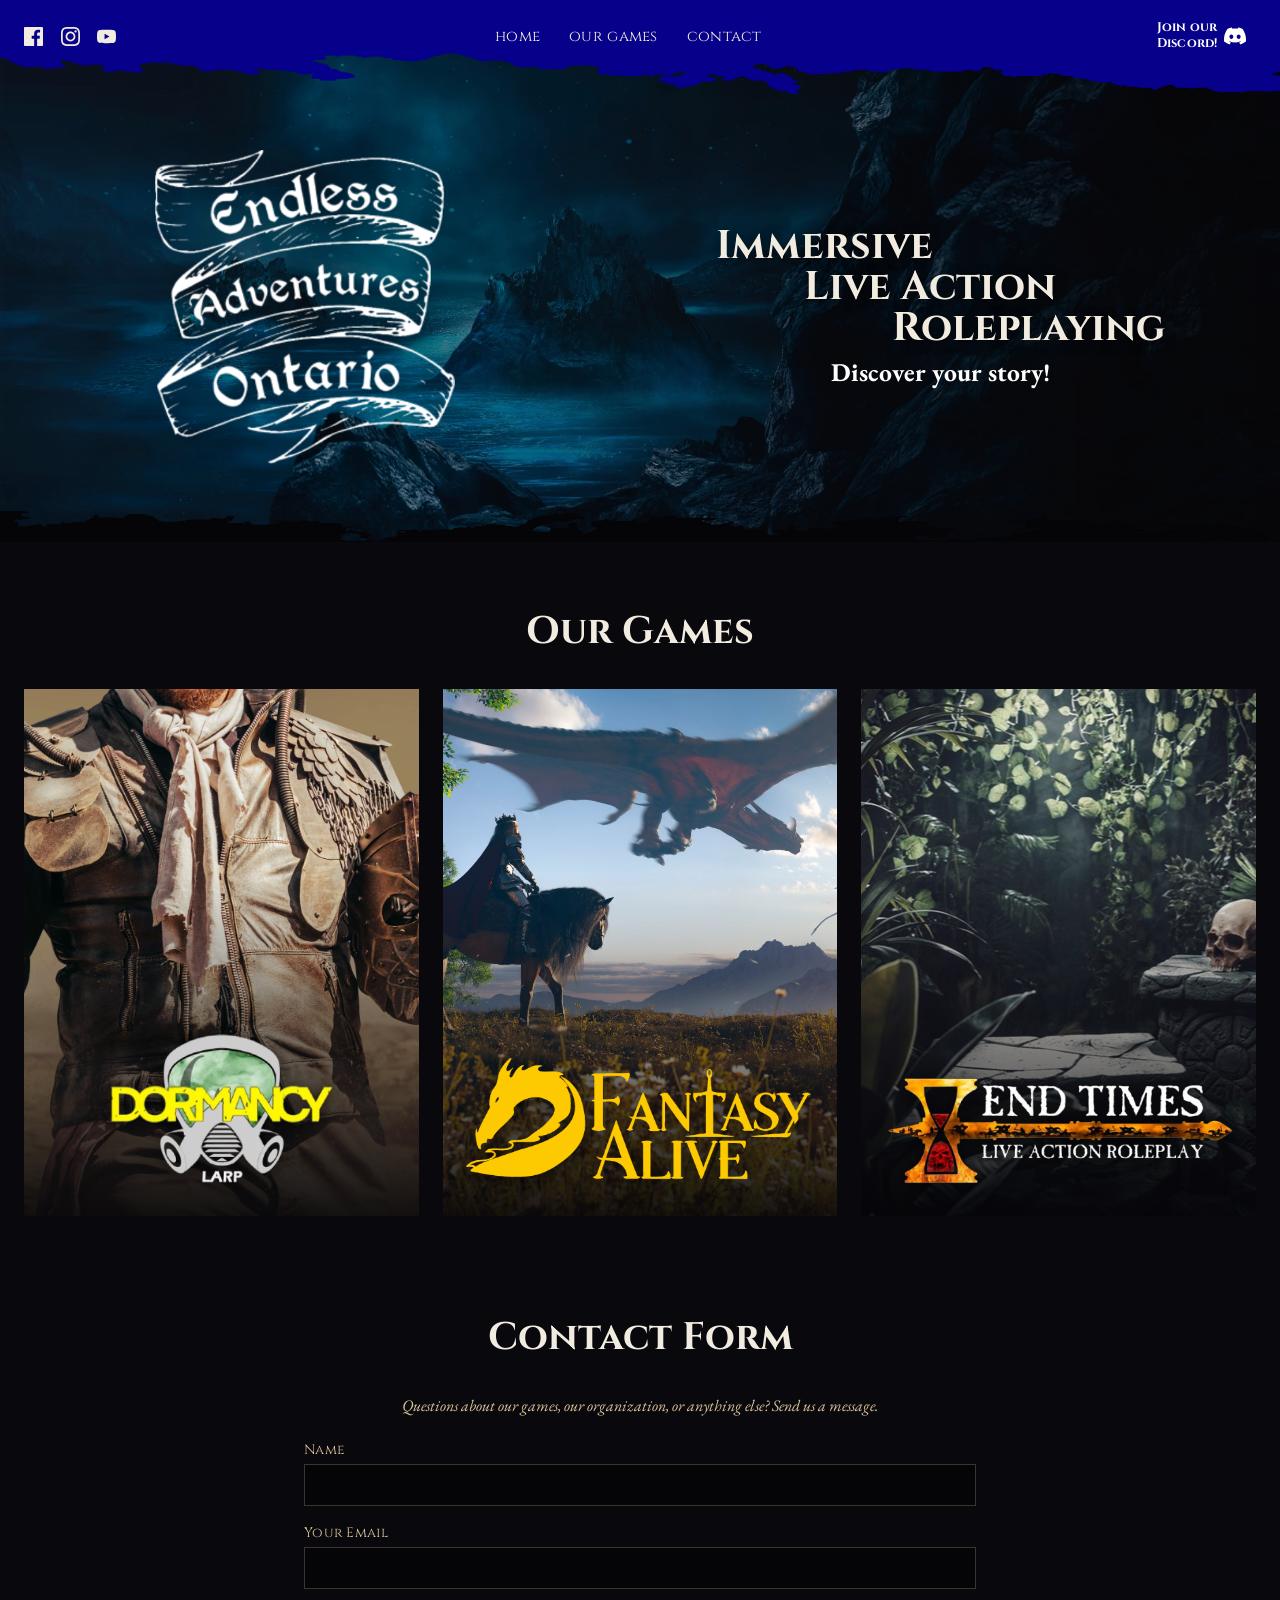
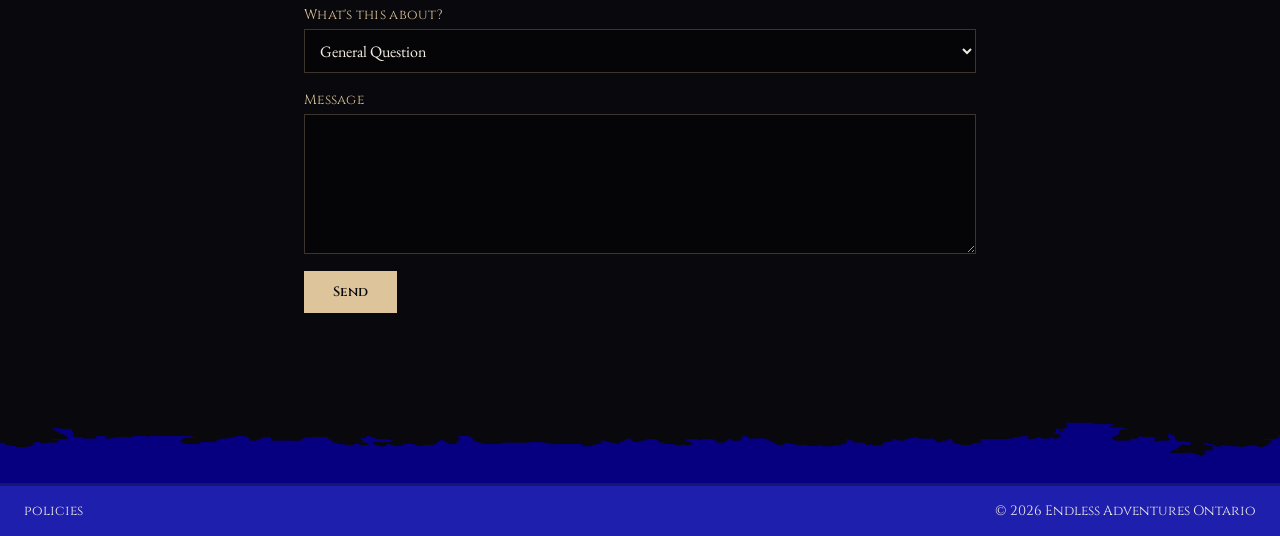
==== commit e3b63aa0: "Replace generated footer divider with real torn-paper art Swap the procedural SVG footer divider for" ====
--- a/index.html
+++ b/index.html
@@ -141,9 +141,7 @@
 
 </main>
 
-<div class="section-divider divider-footer" aria-hidden="true">
-  <svg viewBox="0 0 1440 60" preserveAspectRatio="none"><path d="M0,27.0 L23.2,44.9 L38.1,46 L57.4,31.2 L75.8,20.1 L90.1,6 L108.3,6.5 L125.9,6 L145.8,12.3 L169.5,6.8 L187.2,9.7 L204.3,6 L225.5,9.6 L245.9,8.6 L268.1,6.8 L282.5,6 L304.7,6 L321.6,6 L341.0,12.3 L362.1,25.4 L381.6,42.2 L405.0,28.9 L419.6,12.5 L440.5,31.4 L463.9,33.0 L485.4,26.8 L503.2,9.7 L519.2,27.1 L535.3,11.2 L551.0,13.0 L567.6,9.8 L586.0,6 L608.1,21.8 L626.3,29.5 L646.7,19.1 L664.8,29.9 L684.3,11.0 L701.6,13.4 L718.1,10.5 L737.5,6 L756.2,6 L770.2,6 L785.6,20.7 L806.5,7.6 L824.7,6 L843.5,13.6 L863.0,14.6 L886.0,6 L908.7,6 L929.4,10.2 L946.6,6 L970.2,6 L988.4,18.7 L1007.9,8.9 L1022.8,6 L1045.3,9.7 L1060.6,12.3 L1083.1,6 L1099.6,25.3 L1114.0,37.6 L1131.7,23.5 L1146.6,33.0 L1167.4,13.3 L1187.9,6 L1211.0,10.9 L1226.4,20.2 L1247.5,23.0 L1269.7,27.1 L1287.0,12.9 L1303.1,9.9 L1323.2,11.3 L1341.6,6 L1363.1,23.0 L1385.9,42.3 L1401.2,37.5 L1423.5,19.1 L1440,19.1 L1440,60 L0,60 Z"/></svg>
-</div>
+<img src="images/footer-tear.png" alt="" class="footer-tear" aria-hidden="true">
 
 <footer class="site-footer">
   <!-- TODO: link to a real policies page once one exists -->
--- a/css/style.css
+++ b/css/style.css
@@ -140,14 +140,8 @@
   margin: 0;
 }
 
-/* Torn-paper section dividers */
-.section-divider{
-  position: relative;
-  height: clamp(32px, 5vw, 60px);
-  pointer-events: none;
-}
-.section-divider svg{ display:block; width:100%; height:100%; }
-.divider-footer path{ fill: var(--nav-blue); }
+/* Torn-paper footer divider */
+.footer-tear{ display:block; width:100%; height:auto; }
 
 /* Section shared */
 .section-title{
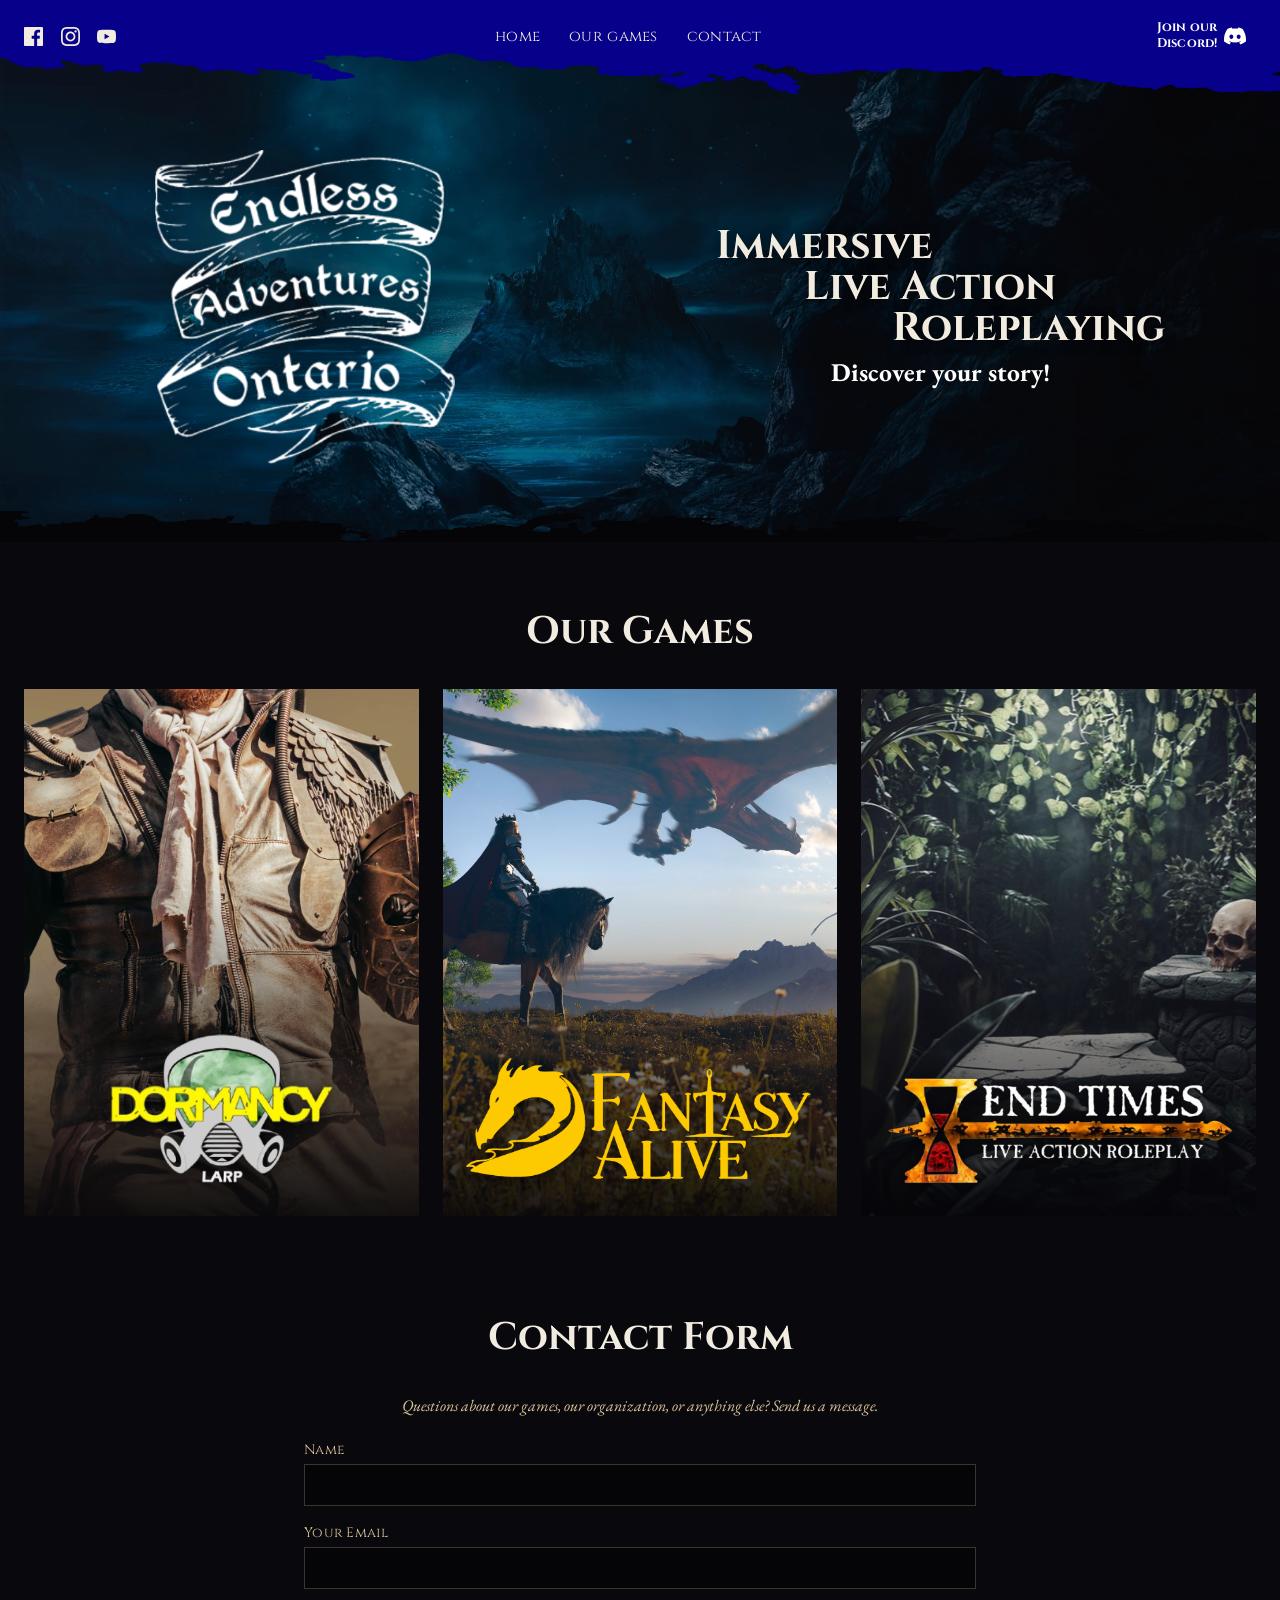
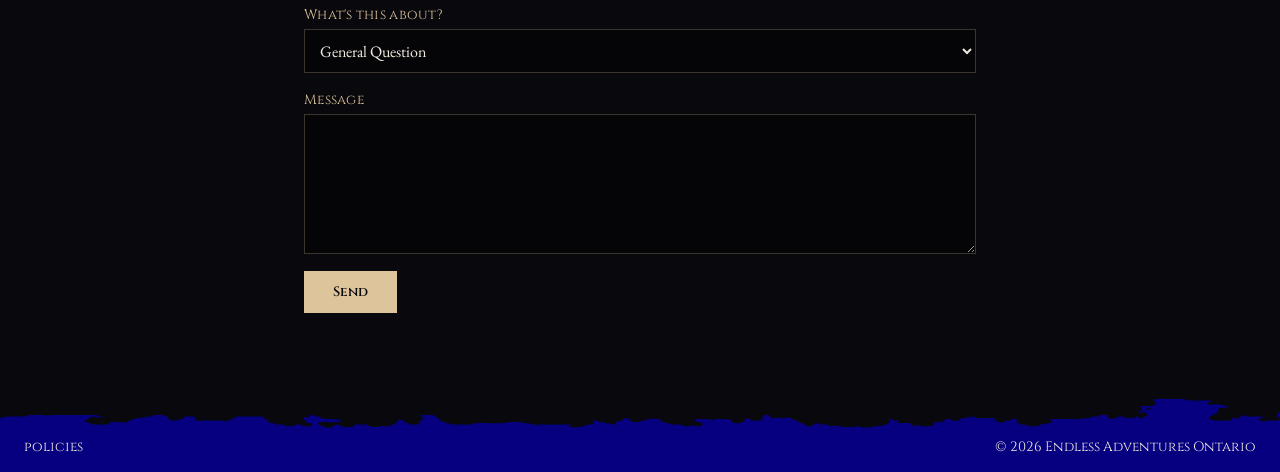
==== commit 5886fba5: "Make the torn image the footer's own background, not a strip above it Same pattern as the nav bar: d" ====
--- a/index.html
+++ b/index.html
@@ -141,9 +141,8 @@
 
 </main>
 
-<img src="images/footer-tear.png" alt="" class="footer-tear" aria-hidden="true">
-
 <footer class="site-footer">
+  <img src="images/footer-tear.png" alt="" class="footer-tear" aria-hidden="true">
   <!-- TODO: link to a real policies page once one exists -->
   <a href="#" class="footer-link">policies</a>
   <span class="footer-copyright">&copy; <span id="footer-year"></span> Endless Adventures Ontario</span>
--- a/css/style.css
+++ b/css/style.css
@@ -141,7 +141,13 @@
 }
 
 /* Torn-paper footer divider */
-.footer-tear{ display:block; width:100%; height:auto; }
+.footer-tear{
+  position: absolute; top: -24px; left:0; z-index:-1;
+  width:100%; height: calc(100% + 24px);
+  object-fit: cover;
+  object-position: center bottom;
+  pointer-events: none;
+}
 
 /* Section shared */
 .section-title{
@@ -261,8 +267,8 @@
 
 /* Footer */
 .site-footer{
-  background: var(--nav-blue);
-  border-top: 3px solid var(--nav-blue-dark);
+  position: relative;
+  z-index: 1;
   padding: 1rem 1.5rem;
   display:flex; align-items:center; justify-content:space-between;
   font-family: var(--font-display);
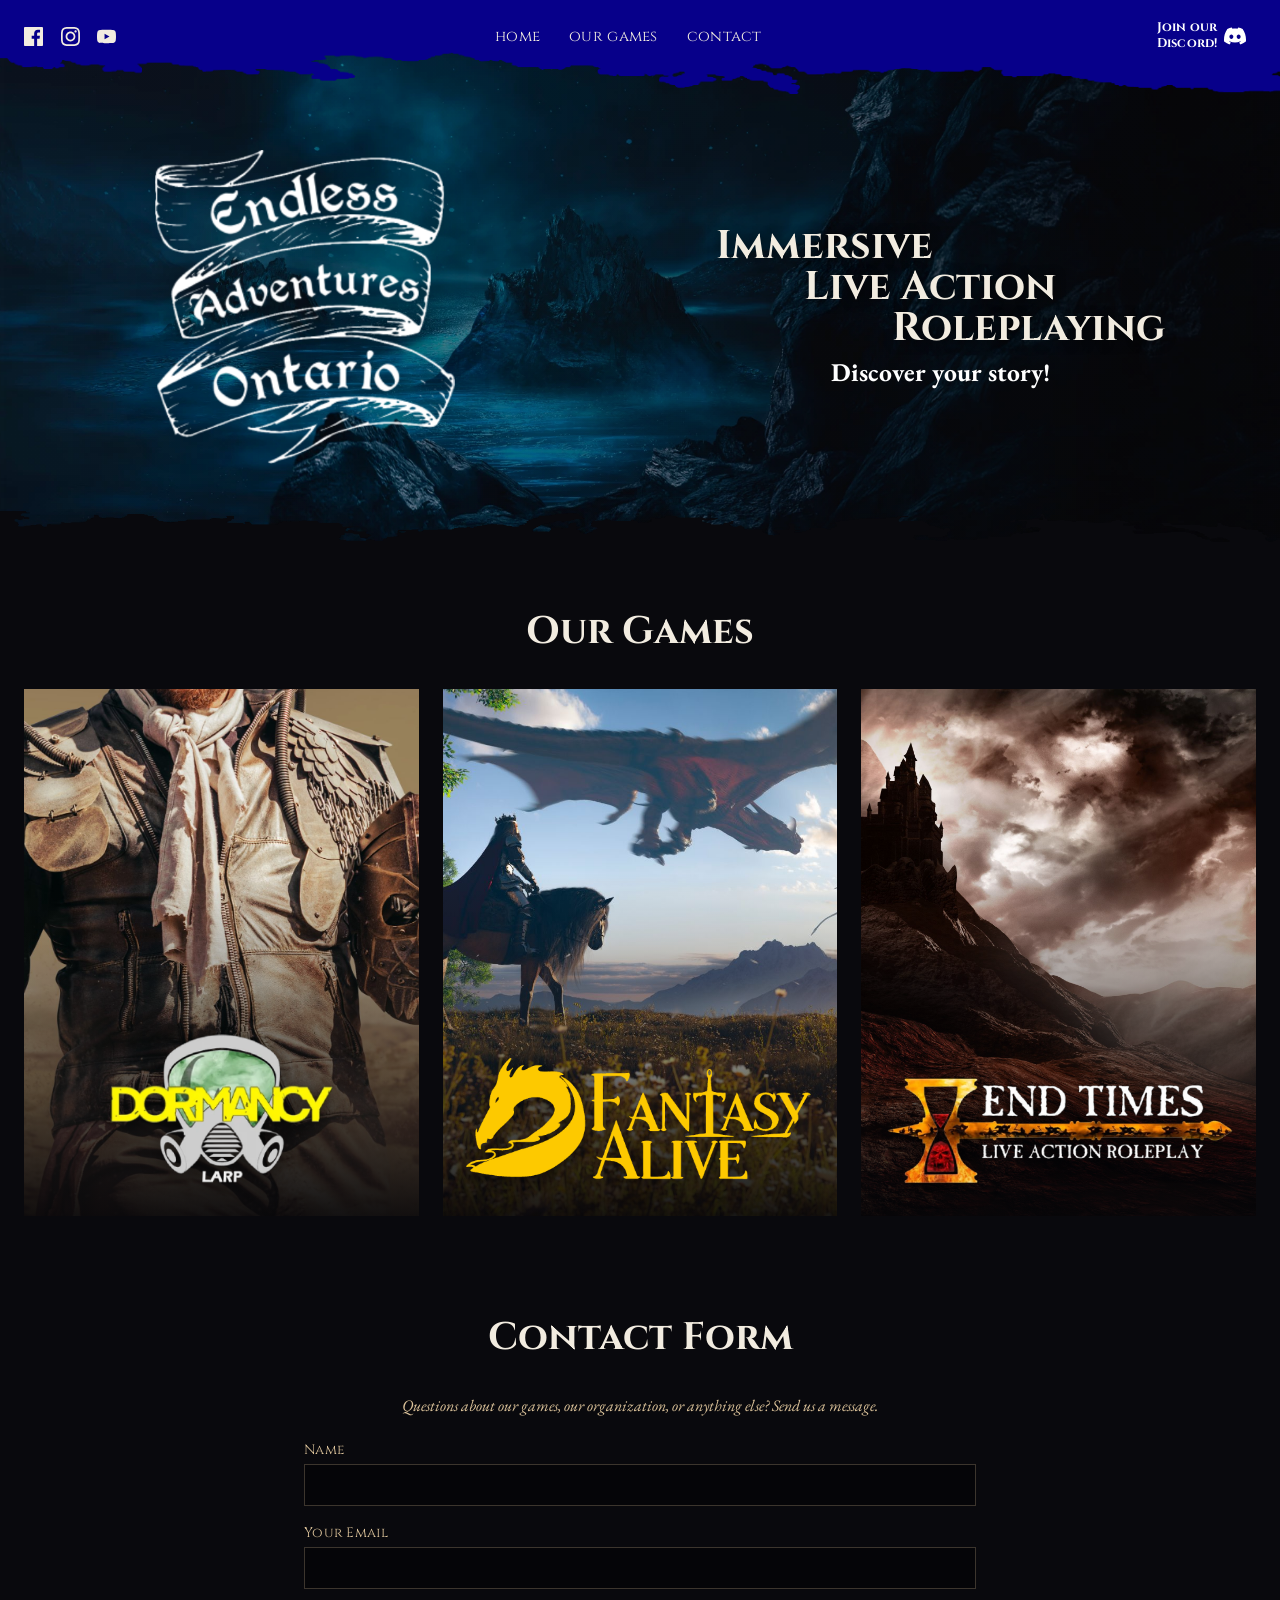
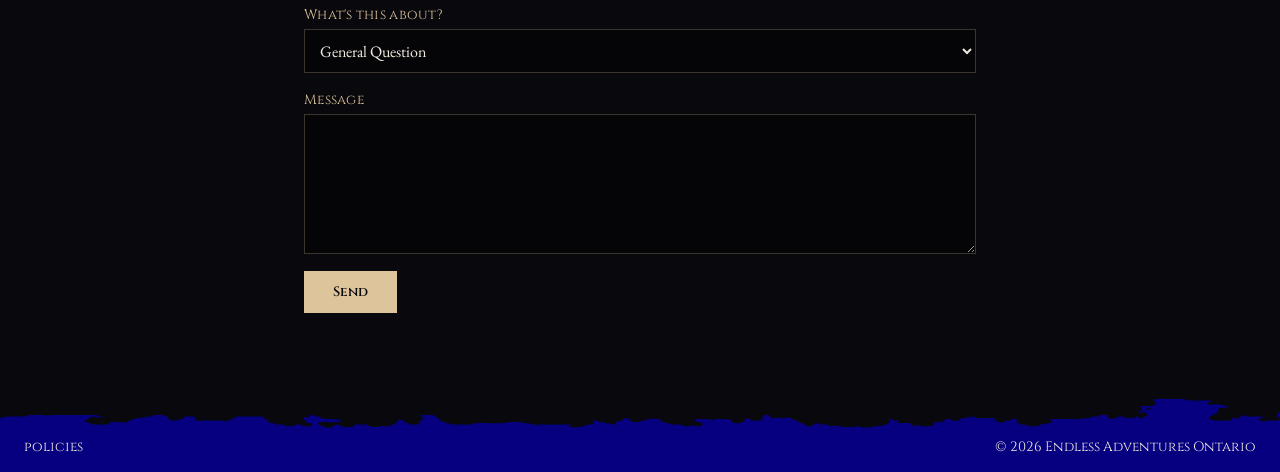
==== commit 9355b23e: "Add social share preview, favicon, and new End Times photo Add og:image/twitter:image meta tags (usi" ====
--- a/index.html
+++ b/index.html
@@ -5,6 +5,21 @@
 <meta name="viewport" content="width=device-width, initial-scale=1">
 <title>Endless Adventures Ontario</title>
 <meta name="description" content="Endless Adventures Ontario runs immersive live-action roleplay games across Ontario, including Fantasy Alive, Dormancy, and End Times. Discover your story.">
+
+<!-- Social share preview. TODO: swap workers.dev URLs below for endlessadventures.ca once the domain transfer is complete -->
+<meta property="og:type" content="website">
+<meta property="og:title" content="Endless Adventures Ontario">
+<meta property="og:description" content="Immersive live-action roleplay games across Ontario, including Fantasy Alive, Dormancy, and End Times. Discover your story.">
+<meta property="og:url" content="https://endless-adventures.daniellewhitefx.workers.dev/">
+<meta property="og:image" content="https://endless-adventures.daniellewhitefx.workers.dev/images/og-share.jpg">
+<meta property="og:image:width" content="1920">
+<meta property="og:image:height" content="1080">
+<meta name="twitter:card" content="summary_large_image">
+<meta name="twitter:title" content="Endless Adventures Ontario">
+<meta name="twitter:description" content="Immersive live-action roleplay games across Ontario, including Fantasy Alive, Dormancy, and End Times. Discover your story.">
+<meta name="twitter:image" content="https://endless-adventures.daniellewhitefx.workers.dev/images/og-share.jpg">
+
+<link rel="icon" type="image/png" href="images/favicon.png">
 <link rel="preconnect" href="https://fonts.googleapis.com">
 <link href="https://fonts.googleapis.com/css2?family=Cinzel:wght@500;600;700&family=EB+Garamond:ital,wght@0,400;0,500;0,600;1,400&display=swap" rel="stylesheet">
 <link rel="stylesheet" href="css/style.css">
--- a/css/style.css
+++ b/css/style.css
@@ -87,7 +87,7 @@
   margin-top: -90px;
   overflow:hidden;
 }
-.hero-bg{ position:absolute; inset:0; z-index:0; background: var(--ink-deep); }
+.hero-bg{ position:absolute; inset:0; z-index:0; background: var(--ink); }
 .hero-bg img{
   width:100%; height:100%;
   object-fit: cover; object-position: center bottom;
